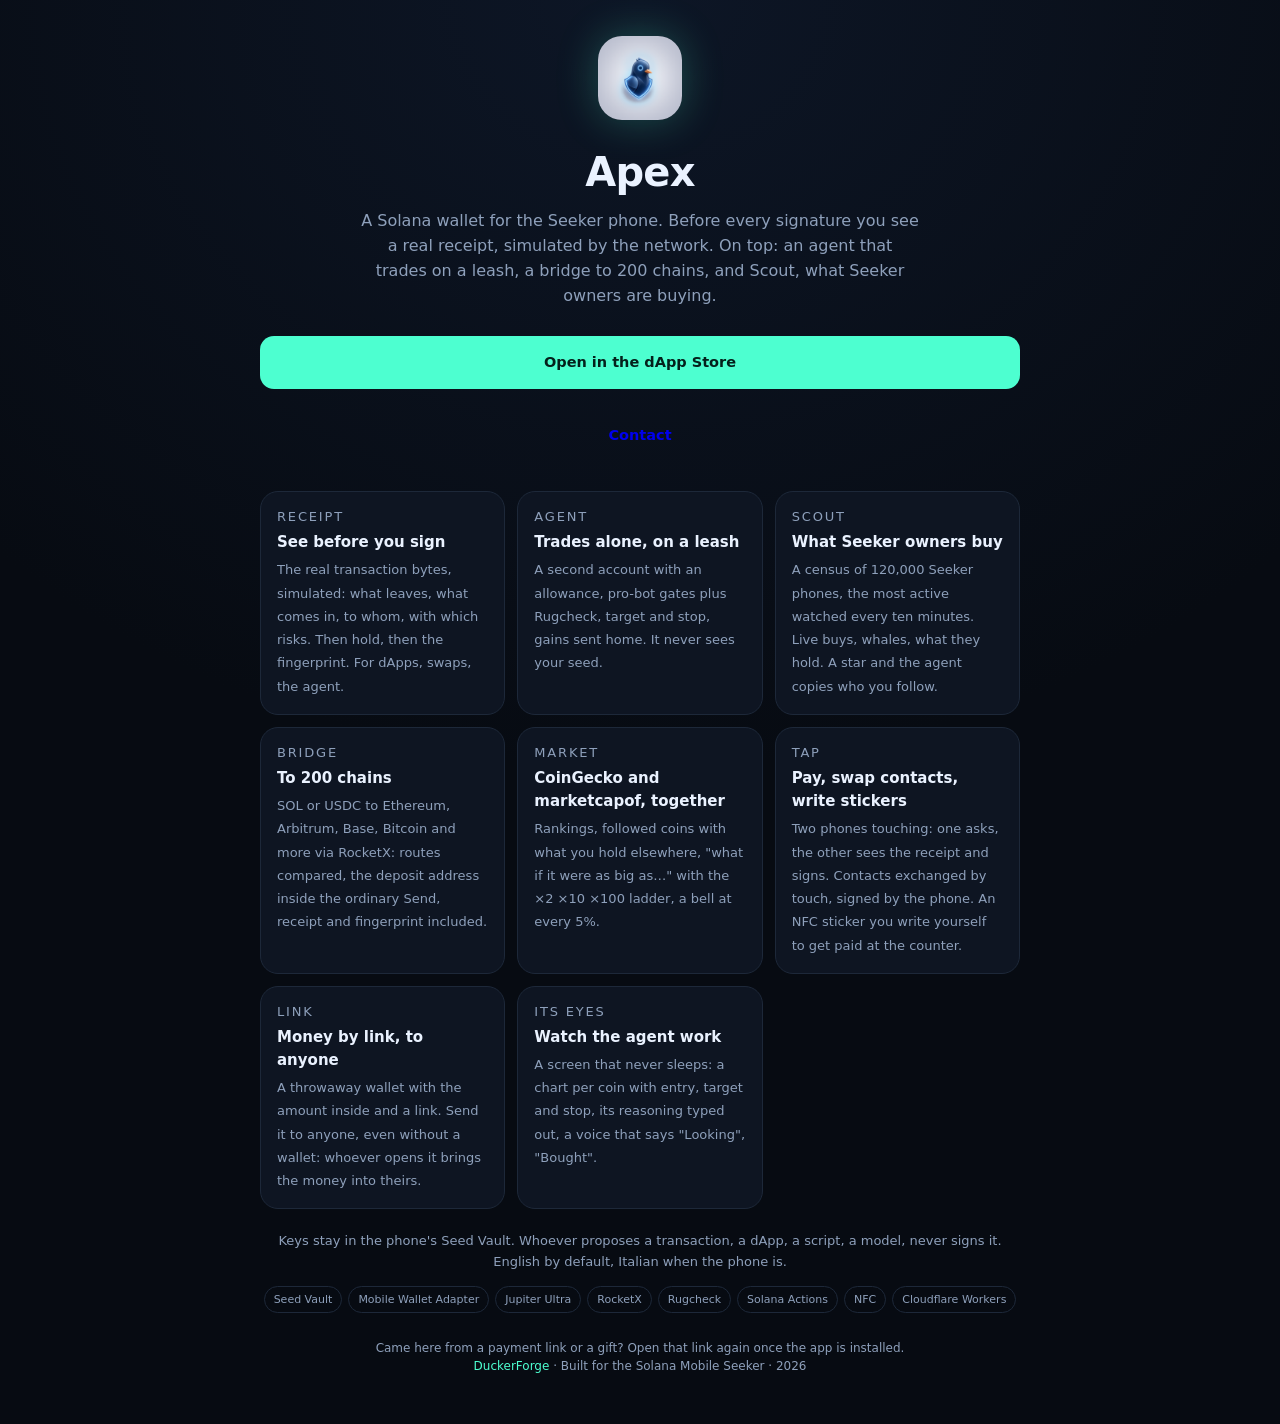
==== web/apex/index.html @ 884e34d2 "web: la pagina di Apex su duckerforge.github.io racconta gli otto assi Inglese di base, italiano se " ====
<!doctype html>
<html lang="en">
<head>
<meta charset="utf-8">
<meta name="viewport" content="width=device-width, initial-scale=1, viewport-fit=cover">
<title>Apex · the Solana wallet for the Seeker that shows you what you sign</title>
<meta name="description" content="Apex is a Solana wallet for the Seeker phone: a receipt before every signature, an agent that trades on a leash, a bridge to 200 chains, and Scout, what Seeker owners are buying.">
<meta name="theme-color" content="#070b12">
<link rel="icon" href="icon.png">
<link rel="stylesheet" href="style.css">
<style>
  main { max-width: 760px; }
  .hero { text-align: center; padding: 8px 0 22px; }
  .hero img { width: 84px; height: 84px; border-radius: 24px; box-shadow: 0 0 40px rgba(77,255,208,.25); }
  .hero h1 { font-size: 40px; letter-spacing: -.02em; margin: 14px 0 6px; }
  .hero .lede { color: var(--muted); font-size: 16px; max-width: 560px; margin: 0 auto; }
  .btns { display: flex; gap: 10px; justify-content: center; flex-wrap: wrap; margin-top: 18px; }
  .grid { display: grid; grid-template-columns: repeat(auto-fit, minmax(220px, 1fr)); gap: 12px; margin-top: 8px; }
  .ace { background: var(--card); border: 1px solid var(--stroke); border-radius: 18px; padding: 16px; }
  .ace b { display: block; font-size: 15px; margin-bottom: 4px; }
  .ace span { color: var(--muted); font-size: 13px; line-height: 1.45; }
  .k { font-size: 11px; letter-spacing: .14em; text-transform: uppercase; color: var(--mint); display: block; margin-bottom: 4px; }
  .truth { margin: 22px 0 0; color: var(--muted); font-size: 13px; text-align: center; }
  .stack { display: flex; flex-wrap: wrap; gap: 6px; justify-content: center; margin-top: 14px; }
  .stack i { font-style: normal; font-size: 11px; color: var(--muted); border: 1px solid var(--stroke); border-radius: 999px; padding: 4px 9px; }
  footer { margin-top: 26px; color: var(--muted); font-size: 12px; text-align: center; }
  footer a { color: var(--mint); text-decoration: none; }
</style>
</head>
<body>
<main>
  <div class="hero">
    <img src="icon.png" alt="Apex">
    <h1>Apex</h1>
    <p class="lede" id="lede"></p>
    <div class="btns">
      <a class="btn primary" id="store" href="solanadappstore://details?id=com.clearsign.app"></a>
      <a class="btn" id="mail" href="mailto:infernaytb@gmail.com"></a>
    </div>
  </div>

  <div class="grid">
    <div class="ace"><span class="k" id="k1"></span><b id="t1"></b><span id="d1"></span></div>
    <div class="ace"><span class="k" id="k2"></span><b id="t2"></b><span id="d2"></span></div>
    <div class="ace"><span class="k" id="k3"></span><b id="t3"></b><span id="d3"></span></div>
    <div class="ace"><span class="k" id="k4"></span><b id="t4"></b><span id="d4"></span></div>
    <div class="ace"><span class="k" id="k5"></span><b id="t5"></b><span id="d5"></span></div>
    <div class="ace"><span class="k" id="k6"></span><b id="t6"></b><span id="d6"></span></div>
    <div class="ace"><span class="k" id="k7"></span><b id="t7"></b><span id="d7"></span></div>
    <div class="ace"><span class="k" id="k8"></span><b id="t8"></b><span id="d8"></span></div>
  </div>

  <p class="truth" id="truth"></p>
  <div class="stack">
    <i>Seed Vault</i><i>Mobile Wallet Adapter</i><i>Jupiter Ultra</i><i>RocketX</i><i>Rugcheck</i><i>Solana Actions</i><i>NFC</i><i>Cloudflare Workers</i>
  </div>
  <footer><span id="foot"></span><br><a href="https://github.com/DuckerForge">DuckerForge</a> · <span id="built"></span></footer>
</main>
<script src="i18n.js"></script>
<script>
const set = (id, it, en) => { document.getElementById(id).textContent = T(it, en); };
set('lede', 'Un portafoglio Solana per il Seeker. Prima di ogni firma vedi uno scontrino vero, simulato dalla rete. Sopra, un agente che compra da solo col guinzaglio, un ponte verso 200 catene, e Scout: cosa comprano i Seeker.',
  'A Solana wallet for the Seeker phone. Before every signature you see a real receipt, simulated by the network. On top: an agent that trades on a leash, a bridge to 200 chains, and Scout, what Seeker owners are buying.');
set('store', 'Apri nel dApp Store', 'Open in the dApp Store');
set('mail', 'Scrivici', 'Contact');
const aces = [
  ['Scontrino', 'Receipt', 'Vedi prima di firmare', 'See before you sign', 'I byte veri della transazione, simulati: quanto esce, quanto entra, a chi, con quali rischi. Poi tieni premuto, poi l\'impronta. Vale per le dApp, lo swap, l\'agente.', 'The real transaction bytes, simulated: what leaves, what comes in, to whom, with which risks. Then hold, then the fingerprint. For dApps, swaps, the agent.'],
  ['Agente', 'Agent', 'Compra da solo, col guinzaglio', 'Trades alone, on a leash', 'Un secondo conto con una paghetta, cancelli da bot professionale più Rugcheck, obiettivo e stop, i guadagni tornano a casa. La tua seed non la vede mai.', 'A second account with an allowance, pro-bot gates plus Rugcheck, target and stop, gains sent home. It never sees your seed.'],
  ['Scout', 'Scout', 'Cosa comprano i Seeker', 'What Seeker owners buy', 'Censimento di 120.000 telefoni Seeker, i più attivi guardati ogni dieci minuti. La diretta, le balene, cosa tengono. Una stella e l\'agente copia chi segui.', 'A census of 120,000 Seeker phones, the most active watched every ten minutes. Live buys, whales, what they hold. A star and the agent copies who you follow.'],
  ['Ponte', 'Bridge', 'Verso 200 catene', 'To 200 chains', 'SOL o USDC verso Ethereum, Arbitrum, Base, Bitcoin e altre con RocketX: rotte a confronto, l\'indirizzo di deposito nel normale Invia, scontrino e impronta compresi.', 'SOL or USDC to Ethereum, Arbitrum, Base, Bitcoin and more via RocketX: routes compared, the deposit address inside the ordinary Send, receipt and fingerprint included.'],
  ['Mercato', 'Market', 'CoinGecko e marketcapof insieme', 'CoinGecko and marketcapof, together', 'Classifica, seguite con quello che hai altrove, "e se fosse grande come…" con la scala ×2 ×10 ×100, la campanella a ogni 5%.', 'Rankings, followed coins with what you hold elsewhere, "what if it were as big as…" with the ×2 ×10 ×100 ladder, a bell at every 5%.'],
  ['Tocco', 'Tap', 'Paga, scambia contatti, scrivi adesivi', 'Pay, swap contacts, write stickers', 'Due telefoni che si toccano: uno chiede, l\'altro vede lo scontrino e firma. Contatti scambiati col tocco, firmati dal telefono. Un adesivo NFC che scrivi tu per farti pagare al banco.', 'Two phones touching: one asks, the other sees the receipt and signs. Contacts exchanged by touch, signed by the phone. An NFC sticker you write yourself to get paid at the counter.'],
  ['Link', 'Link', 'Soldi con un link, a chiunque', 'Money by link, to anyone', 'Un portafoglino usa e getta con la cifra dentro e un link. Lo mandi a chi vuoi, anche senza wallet: chi lo apre porta i soldi nel suo.', 'A throwaway wallet with the amount inside and a link. Send it to anyone, even without a wallet: whoever opens it brings the money into theirs.'],
  ['I suoi occhi', 'Its eyes', 'Guarda l\'agente lavorare', 'Watch the agent work', 'Uno schermo che non si spegne: un grafico per moneta con entrata, obiettivo e stop, i ragionamenti battuti a macchina, una voce che dice "Cerco", "Comprato".', 'A screen that never sleeps: a chart per coin with entry, target and stop, its reasoning typed out, a voice that says "Looking", "Bought".'],
];
aces.forEach((a, i) => { set('k' + (i + 1), a[0], a[1]); set('t' + (i + 1), a[2], a[3]); set('d' + (i + 1), a[4], a[5]); });
set('truth', 'Le chiavi restano nel Seed Vault del telefono. Chi propone una transazione, una dApp, uno script, un modello, non firma mai. Inglese di base, italiano se il telefono è in italiano.',
  'Keys stay in the phone\'s Seed Vault. Whoever proposes a transaction, a dApp, a script, a model, never signs it. English by default, Italian when the phone is.');
set('foot', 'Sei arrivato qui da un link di pagamento o da un regalo? Apri di nuovo quel link dopo aver installato l\'app.',
  'Came here from a payment link or a gift? Open that link again once the app is installed.');
set('built', 'Costruito per il Solana Mobile Seeker · 2026', 'Built for the Solana Mobile Seeker · 2026');
</script>
</body>
</html>
---- web/apex/style.css ----
/* Apex link pages — the same dark, mint-on-ink look as the app. */
:root {
  --ground: #070b12;
  --card: #0e1522;
  --stroke: #1d2839;
  --ink: #eaf2ff;
  --muted: #8ea0bb;
  --mint: #4dffd0;
  --cyan: #4cc9ff;
  --amber: #ffc14d;
  --red: #ff6b6b;
}
* { box-sizing: border-box; }
body {
  margin: 0;
  min-height: 100vh;
  background: radial-gradient(120% 90% at 50% 0%, #0d1626 0%, var(--ground) 60%);
  color: var(--ink);
  font: 15px/1.55 -apple-system, BlinkMacSystemFont, "Segoe UI", Roboto, Inter, system-ui, sans-serif;
  display: flex;
  justify-content: center;
  padding: 28px 18px 48px;
}
main { width: 100%; max-width: 420px; }
.brand { display: flex; align-items: center; gap: 10px; margin-bottom: 22px; }
.brand img { width: 36px; height: 36px; border-radius: 11px; }
.brand b { font-size: 16px; letter-spacing: .2px; }
.brand span { color: var(--muted); font-size: 12px; display: block; font-weight: 400; }
.card {
  background: var(--card);
  border: 1px solid var(--stroke);
  border-radius: 22px;
  padding: 22px;
  margin-bottom: 14px;
}
h1 { font-size: 19px; margin: 0 0 6px; letter-spacing: .2px; }
p { margin: 0 0 10px; color: var(--muted); font-size: 13.5px; }
.amount { font-size: 38px; font-weight: 700; letter-spacing: -.5px; margin: 6px 0 2px; font-variant-numeric: tabular-nums; }
.amount small { font-size: 17px; color: var(--muted); font-weight: 600; margin-left: 6px; }
.who { font-family: ui-monospace, SFMono-Regular, Menlo, monospace; font-size: 12.5px; color: var(--ink); word-break: break-all; }
.note { color: var(--ink); font-size: 14px; font-style: italic; }
.btn {
  display: block; width: 100%; text-align: center; text-decoration: none; cursor: pointer;
  border-radius: 14px; padding: 14px 16px; font-size: 14.5px; font-weight: 700;
  border: 1px solid transparent; margin-top: 10px; font-family: inherit;
}
.btn.primary { background: var(--mint); color: #04211b; }
.btn.ghost { background: transparent; border-color: var(--stroke); color: var(--ink); }
.btn[disabled] { opacity: .5; pointer-events: none; }
input {
  width: 100%; margin-top: 10px; padding: 13px 14px; border-radius: 14px;
  background: #0a1020; border: 1px solid var(--stroke); color: var(--ink);
  font: 13px/1.4 ui-monospace, SFMono-Regular, Menlo, monospace;
}
input:focus { outline: none; border-color: var(--cyan); }
.row { display: flex; gap: 10px; align-items: center; }
.tag { font-size: 11px; color: var(--muted); border: 1px solid var(--stroke); border-radius: 999px; padding: 4px 10px; }
.warn { color: var(--amber); font-size: 12.5px; }
.err { color: var(--red); font-size: 13px; }
.ok { color: var(--mint); font-weight: 700; }
.small { font-size: 11.5px; color: var(--muted); line-height: 1.5; }
.qr { background: #fff; border-radius: 16px; padding: 12px; display: none; margin-top: 14px; }
.qr img, .qr canvas { display: block; width: 100%; height: auto; image-rendering: pixelated; }
a.plain { color: var(--cyan); }
@media (prefers-reduced-motion: no-preference) { .card { transition: border-color .2s ease; } }
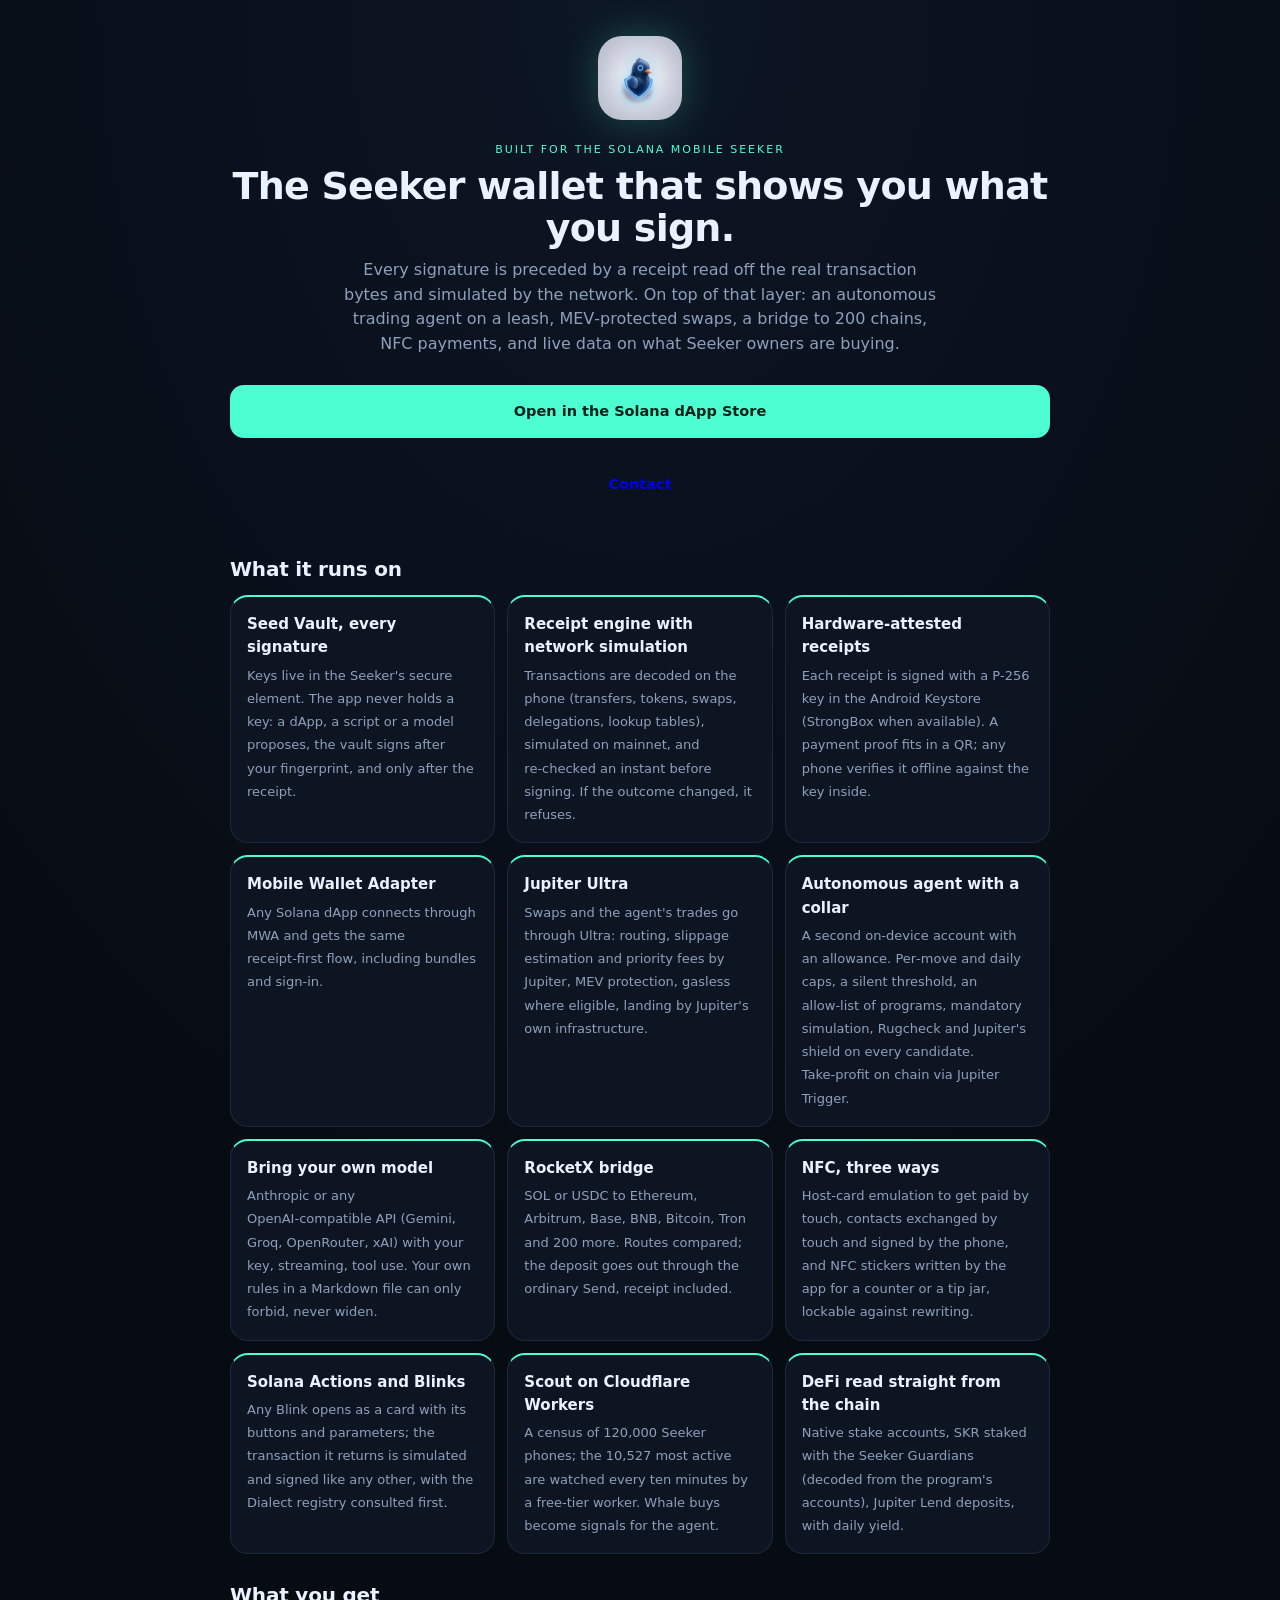
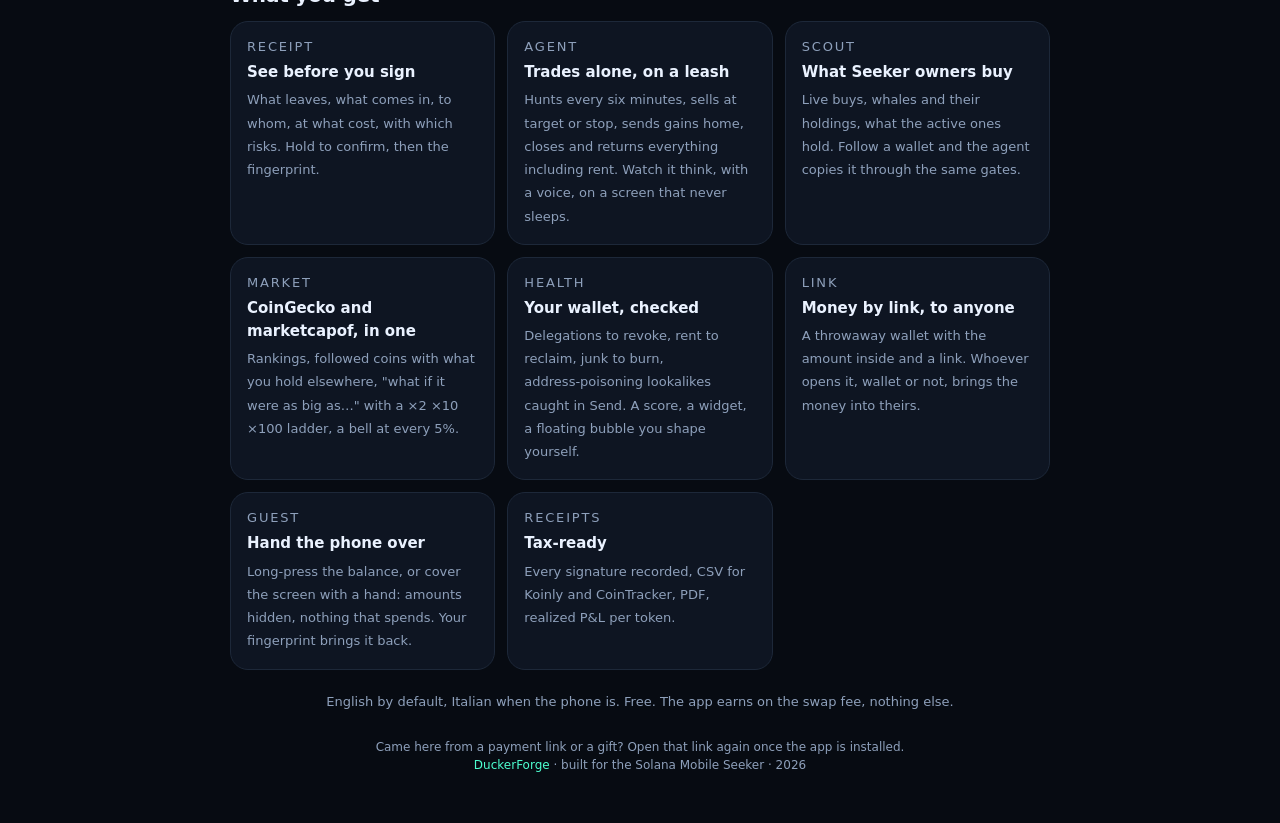
==== commit 6684aec3: "web: la pagina in inglese, le tecnologie prima, nome di lavoro ClearSign XWallet, Halo e Lume esisto" ====
--- a/web/apex/index.html
+++ b/web/apex/index.html
@@ -3,26 +3,30 @@
 <head>
 <meta charset="utf-8">
 <meta name="viewport" content="width=device-width, initial-scale=1, viewport-fit=cover">
-<title>Apex · the Solana wallet for the Seeker that shows you what you sign</title>
-<meta name="description" content="Apex is a Solana wallet for the Seeker phone: a receipt before every signature, an agent that trades on a leash, a bridge to 200 chains, and Scout, what Seeker owners are buying.">
+<title>ClearSign · the Solana Seeker wallet that shows you what you sign</title>
+<meta name="description" content="A Solana wallet built for the Seeker phone: hardware-signed receipts before every signature, an autonomous trading agent on a leash, Jupiter Ultra, a bridge to 200 chains, NFC payments, and Scout, live data on what Seeker owners buy.">
 <meta name="theme-color" content="#070b12">
 <link rel="icon" href="icon.png">
 <link rel="stylesheet" href="style.css">
 <style>
-  main { max-width: 760px; }
-  .hero { text-align: center; padding: 8px 0 22px; }
+  main { max-width: 820px; }
+  .hero { text-align: center; padding: 8px 0 18px; }
   .hero img { width: 84px; height: 84px; border-radius: 24px; box-shadow: 0 0 40px rgba(77,255,208,.25); }
-  .hero h1 { font-size: 40px; letter-spacing: -.02em; margin: 14px 0 6px; }
-  .hero .lede { color: var(--muted); font-size: 16px; max-width: 560px; margin: 0 auto; }
+  .eyebrow { font-size: 11px; letter-spacing: .18em; text-transform: uppercase; color: var(--mint); margin-top: 14px; }
+  .hero h1 { font-size: 38px; letter-spacing: -.02em; margin: 8px 0 8px; line-height: 1.1; }
+  .hero .lede { color: var(--muted); font-size: 16px; max-width: 600px; margin: 0 auto; }
   .btns { display: flex; gap: 10px; justify-content: center; flex-wrap: wrap; margin-top: 18px; }
-  .grid { display: grid; grid-template-columns: repeat(auto-fit, minmax(220px, 1fr)); gap: 12px; margin-top: 8px; }
+  h2 { font-size: 20px; margin: 26px 0 10px; letter-spacing: -.01em; }
+  .tech { display: grid; grid-template-columns: repeat(auto-fit, minmax(230px, 1fr)); gap: 12px; }
+  .t { background: var(--card); border: 1px solid var(--stroke); border-radius: 18px; padding: 16px; border-top: 2px solid var(--mint); }
+  .t b { display: block; font-size: 15px; margin-bottom: 4px; }
+  .t span { color: var(--muted); font-size: 13px; line-height: 1.45; }
+  .grid { display: grid; grid-template-columns: repeat(auto-fit, minmax(230px, 1fr)); gap: 12px; }
   .ace { background: var(--card); border: 1px solid var(--stroke); border-radius: 18px; padding: 16px; }
   .ace b { display: block; font-size: 15px; margin-bottom: 4px; }
   .ace span { color: var(--muted); font-size: 13px; line-height: 1.45; }
-  .k { font-size: 11px; letter-spacing: .14em; text-transform: uppercase; color: var(--mint); display: block; margin-bottom: 4px; }
+  .k { font-size: 11px; letter-spacing: .14em; text-transform: uppercase; color: var(--cyan); display: block; margin-bottom: 4px; }
   .truth { margin: 22px 0 0; color: var(--muted); font-size: 13px; text-align: center; }
-  .stack { display: flex; flex-wrap: wrap; gap: 6px; justify-content: center; margin-top: 14px; }
-  .stack i { font-style: normal; font-size: 11px; color: var(--muted); border: 1px solid var(--stroke); border-radius: 999px; padding: 4px 9px; }
   footer { margin-top: 26px; color: var(--muted); font-size: 12px; text-align: center; }
   footer a { color: var(--mint); text-decoration: none; }
 </style>
@@ -30,55 +34,46 @@
 <body>
 <main>
   <div class="hero">
-    <img src="icon.png" alt="Apex">
-    <h1>Apex</h1>
-    <p class="lede" id="lede"></p>
+    <img src="icon.png" alt="">
+    <div class="eyebrow">Built for the Solana Mobile Seeker</div>
+    <h1>The Seeker wallet that shows you what you sign.</h1>
+    <p class="lede">Every signature is preceded by a receipt read off the real transaction bytes and simulated by the network. On top of that layer: an autonomous trading agent on a leash, MEV‑protected swaps, a bridge to 200 chains, NFC payments, and live data on what Seeker owners are buying.</p>
     <div class="btns">
-      <a class="btn primary" id="store" href="solanadappstore://details?id=com.clearsign.app"></a>
-      <a class="btn" id="mail" href="mailto:infernaytb@gmail.com"></a>
+      <a class="btn primary" href="solanadappstore://details?id=com.clearsign.app">Open in the Solana dApp Store</a>
+      <a class="btn" href="mailto:infernaytb@gmail.com">Contact</a>
     </div>
   </div>
 
-  <div class="grid">
-    <div class="ace"><span class="k" id="k1"></span><b id="t1"></b><span id="d1"></span></div>
-    <div class="ace"><span class="k" id="k2"></span><b id="t2"></b><span id="d2"></span></div>
-    <div class="ace"><span class="k" id="k3"></span><b id="t3"></b><span id="d3"></span></div>
-    <div class="ace"><span class="k" id="k4"></span><b id="t4"></b><span id="d4"></span></div>
-    <div class="ace"><span class="k" id="k5"></span><b id="t5"></b><span id="d5"></span></div>
-    <div class="ace"><span class="k" id="k6"></span><b id="t6"></b><span id="d6"></span></div>
-    <div class="ace"><span class="k" id="k7"></span><b id="t7"></b><span id="d7"></span></div>
-    <div class="ace"><span class="k" id="k8"></span><b id="t8"></b><span id="d8"></span></div>
+  <h2>What it runs on</h2>
+  <div class="tech">
+    <div class="t"><b>Seed Vault, every signature</b><span>Keys live in the Seeker's secure element. The app never holds a key: a dApp, a script or a model proposes, the vault signs after your fingerprint, and only after the receipt.</span></div>
+    <div class="t"><b>Receipt engine with network simulation</b><span>Transactions are decoded on the phone (transfers, tokens, swaps, delegations, lookup tables), simulated on mainnet, and re‑checked an instant before signing. If the outcome changed, it refuses.</span></div>
+    <div class="t"><b>Hardware‑attested receipts</b><span>Each receipt is signed with a P‑256 key in the Android Keystore (StrongBox when available). A payment proof fits in a QR; any phone verifies it offline against the key inside.</span></div>
+    <div class="t"><b>Mobile Wallet Adapter</b><span>Any Solana dApp connects through MWA and gets the same receipt‑first flow, including bundles and sign‑in.</span></div>
+    <div class="t"><b>Jupiter Ultra</b><span>Swaps and the agent's trades go through Ultra: routing, slippage estimation and priority fees by Jupiter, MEV protection, gasless where eligible, landing by Jupiter's own infrastructure.</span></div>
+    <div class="t"><b>Autonomous agent with a collar</b><span>A second on‑device account with an allowance. Per‑move and daily caps, a silent threshold, an allow‑list of programs, mandatory simulation, Rugcheck and Jupiter's shield on every candidate. Take‑profit on chain via Jupiter Trigger.</span></div>
+    <div class="t"><b>Bring your own model</b><span>Anthropic or any OpenAI‑compatible API (Gemini, Groq, OpenRouter, xAI) with your key, streaming, tool use. Your own rules in a Markdown file can only forbid, never widen.</span></div>
+    <div class="t"><b>RocketX bridge</b><span>SOL or USDC to Ethereum, Arbitrum, Base, BNB, Bitcoin, Tron and 200 more. Routes compared; the deposit goes out through the ordinary Send, receipt included.</span></div>
+    <div class="t"><b>NFC, three ways</b><span>Host‑card emulation to get paid by touch, contacts exchanged by touch and signed by the phone, and NFC stickers written by the app for a counter or a tip jar, lockable against rewriting.</span></div>
+    <div class="t"><b>Solana Actions and Blinks</b><span>Any Blink opens as a card with its buttons and parameters; the transaction it returns is simulated and signed like any other, with the Dialect registry consulted first.</span></div>
+    <div class="t"><b>Scout on Cloudflare Workers</b><span>A census of 120,000 Seeker phones; the 10,527 most active are watched every ten minutes by a free‑tier worker. Whale buys become signals for the agent.</span></div>
+    <div class="t"><b>DeFi read straight from the chain</b><span>Native stake accounts, SKR staked with the Seeker Guardians (decoded from the program's accounts), Jupiter Lend deposits, with daily yield.</span></div>
   </div>
 
-  <p class="truth" id="truth"></p>
-  <div class="stack">
-    <i>Seed Vault</i><i>Mobile Wallet Adapter</i><i>Jupiter Ultra</i><i>RocketX</i><i>Rugcheck</i><i>Solana Actions</i><i>NFC</i><i>Cloudflare Workers</i>
+  <h2>What you get</h2>
+  <div class="grid">
+    <div class="ace"><span class="k">Receipt</span><b>See before you sign</b><span>What leaves, what comes in, to whom, at what cost, with which risks. Hold to confirm, then the fingerprint.</span></div>
+    <div class="ace"><span class="k">Agent</span><b>Trades alone, on a leash</b><span>Hunts every six minutes, sells at target or stop, sends gains home, closes and returns everything including rent. Watch it think, with a voice, on a screen that never sleeps.</span></div>
+    <div class="ace"><span class="k">Scout</span><b>What Seeker owners buy</b><span>Live buys, whales and their holdings, what the active ones hold. Follow a wallet and the agent copies it through the same gates.</span></div>
+    <div class="ace"><span class="k">Market</span><b>CoinGecko and marketcapof, in one</b><span>Rankings, followed coins with what you hold elsewhere, "what if it were as big as…" with a ×2 ×10 ×100 ladder, a bell at every 5%.</span></div>
+    <div class="ace"><span class="k">Health</span><b>Your wallet, checked</b><span>Delegations to revoke, rent to reclaim, junk to burn, address‑poisoning lookalikes caught in Send. A score, a widget, a floating bubble you shape yourself.</span></div>
+    <div class="ace"><span class="k">Link</span><b>Money by link, to anyone</b><span>A throwaway wallet with the amount inside and a link. Whoever opens it, wallet or not, brings the money into theirs.</span></div>
+    <div class="ace"><span class="k">Guest</span><b>Hand the phone over</b><span>Long‑press the balance, or cover the screen with a hand: amounts hidden, nothing that spends. Your fingerprint brings it back.</span></div>
+    <div class="ace"><span class="k">Receipts</span><b>Tax‑ready</b><span>Every signature recorded, CSV for Koinly and CoinTracker, PDF, realized P&amp;L per token.</span></div>
   </div>
-  <footer><span id="foot"></span><br><a href="https://github.com/DuckerForge">DuckerForge</a> · <span id="built"></span></footer>
+
+  <p class="truth">English by default, Italian when the phone is. Free. The app earns on the swap fee, nothing else.</p>
+  <footer><span>Came here from a payment link or a gift? Open that link again once the app is installed.</span><br><a href="https://github.com/DuckerForge">DuckerForge</a> · built for the Solana Mobile Seeker · 2026</footer>
 </main>
-<script src="i18n.js"></script>
-<script>
-const set = (id, it, en) => { document.getElementById(id).textContent = T(it, en); };
-set('lede', 'Un portafoglio Solana per il Seeker. Prima di ogni firma vedi uno scontrino vero, simulato dalla rete. Sopra, un agente che compra da solo col guinzaglio, un ponte verso 200 catene, e Scout: cosa comprano i Seeker.',
-  'A Solana wallet for the Seeker phone. Before every signature you see a real receipt, simulated by the network. On top: an agent that trades on a leash, a bridge to 200 chains, and Scout, what Seeker owners are buying.');
-set('store', 'Apri nel dApp Store', 'Open in the dApp Store');
-set('mail', 'Scrivici', 'Contact');
-const aces = [
-  ['Scontrino', 'Receipt', 'Vedi prima di firmare', 'See before you sign', 'I byte veri della transazione, simulati: quanto esce, quanto entra, a chi, con quali rischi. Poi tieni premuto, poi l\'impronta. Vale per le dApp, lo swap, l\'agente.', 'The real transaction bytes, simulated: what leaves, what comes in, to whom, with which risks. Then hold, then the fingerprint. For dApps, swaps, the agent.'],
-  ['Agente', 'Agent', 'Compra da solo, col guinzaglio', 'Trades alone, on a leash', 'Un secondo conto con una paghetta, cancelli da bot professionale più Rugcheck, obiettivo e stop, i guadagni tornano a casa. La tua seed non la vede mai.', 'A second account with an allowance, pro-bot gates plus Rugcheck, target and stop, gains sent home. It never sees your seed.'],
-  ['Scout', 'Scout', 'Cosa comprano i Seeker', 'What Seeker owners buy', 'Censimento di 120.000 telefoni Seeker, i più attivi guardati ogni dieci minuti. La diretta, le balene, cosa tengono. Una stella e l\'agente copia chi segui.', 'A census of 120,000 Seeker phones, the most active watched every ten minutes. Live buys, whales, what they hold. A star and the agent copies who you follow.'],
-  ['Ponte', 'Bridge', 'Verso 200 catene', 'To 200 chains', 'SOL o USDC verso Ethereum, Arbitrum, Base, Bitcoin e altre con RocketX: rotte a confronto, l\'indirizzo di deposito nel normale Invia, scontrino e impronta compresi.', 'SOL or USDC to Ethereum, Arbitrum, Base, Bitcoin and more via RocketX: routes compared, the deposit address inside the ordinary Send, receipt and fingerprint included.'],
-  ['Mercato', 'Market', 'CoinGecko e marketcapof insieme', 'CoinGecko and marketcapof, together', 'Classifica, seguite con quello che hai altrove, "e se fosse grande come…" con la scala ×2 ×10 ×100, la campanella a ogni 5%.', 'Rankings, followed coins with what you hold elsewhere, "what if it were as big as…" with the ×2 ×10 ×100 ladder, a bell at every 5%.'],
-  ['Tocco', 'Tap', 'Paga, scambia contatti, scrivi adesivi', 'Pay, swap contacts, write stickers', 'Due telefoni che si toccano: uno chiede, l\'altro vede lo scontrino e firma. Contatti scambiati col tocco, firmati dal telefono. Un adesivo NFC che scrivi tu per farti pagare al banco.', 'Two phones touching: one asks, the other sees the receipt and signs. Contacts exchanged by touch, signed by the phone. An NFC sticker you write yourself to get paid at the counter.'],
-  ['Link', 'Link', 'Soldi con un link, a chiunque', 'Money by link, to anyone', 'Un portafoglino usa e getta con la cifra dentro e un link. Lo mandi a chi vuoi, anche senza wallet: chi lo apre porta i soldi nel suo.', 'A throwaway wallet with the amount inside and a link. Send it to anyone, even without a wallet: whoever opens it brings the money into theirs.'],
-  ['I suoi occhi', 'Its eyes', 'Guarda l\'agente lavorare', 'Watch the agent work', 'Uno schermo che non si spegne: un grafico per moneta con entrata, obiettivo e stop, i ragionamenti battuti a macchina, una voce che dice "Cerco", "Comprato".', 'A screen that never sleeps: a chart per coin with entry, target and stop, its reasoning typed out, a voice that says "Looking", "Bought".'],
-];
-aces.forEach((a, i) => { set('k' + (i + 1), a[0], a[1]); set('t' + (i + 1), a[2], a[3]); set('d' + (i + 1), a[4], a[5]); });
-set('truth', 'Le chiavi restano nel Seed Vault del telefono. Chi propone una transazione, una dApp, uno script, un modello, non firma mai. Inglese di base, italiano se il telefono è in italiano.',
-  'Keys stay in the phone\'s Seed Vault. Whoever proposes a transaction, a dApp, a script, a model, never signs it. English by default, Italian when the phone is.');
-set('foot', 'Sei arrivato qui da un link di pagamento o da un regalo? Apri di nuovo quel link dopo aver installato l\'app.',
-  'Came here from a payment link or a gift? Open that link again once the app is installed.');
-set('built', 'Costruito per il Solana Mobile Seeker · 2026', 'Built for the Solana Mobile Seeker · 2026');
-</script>
 </body>
 </html>
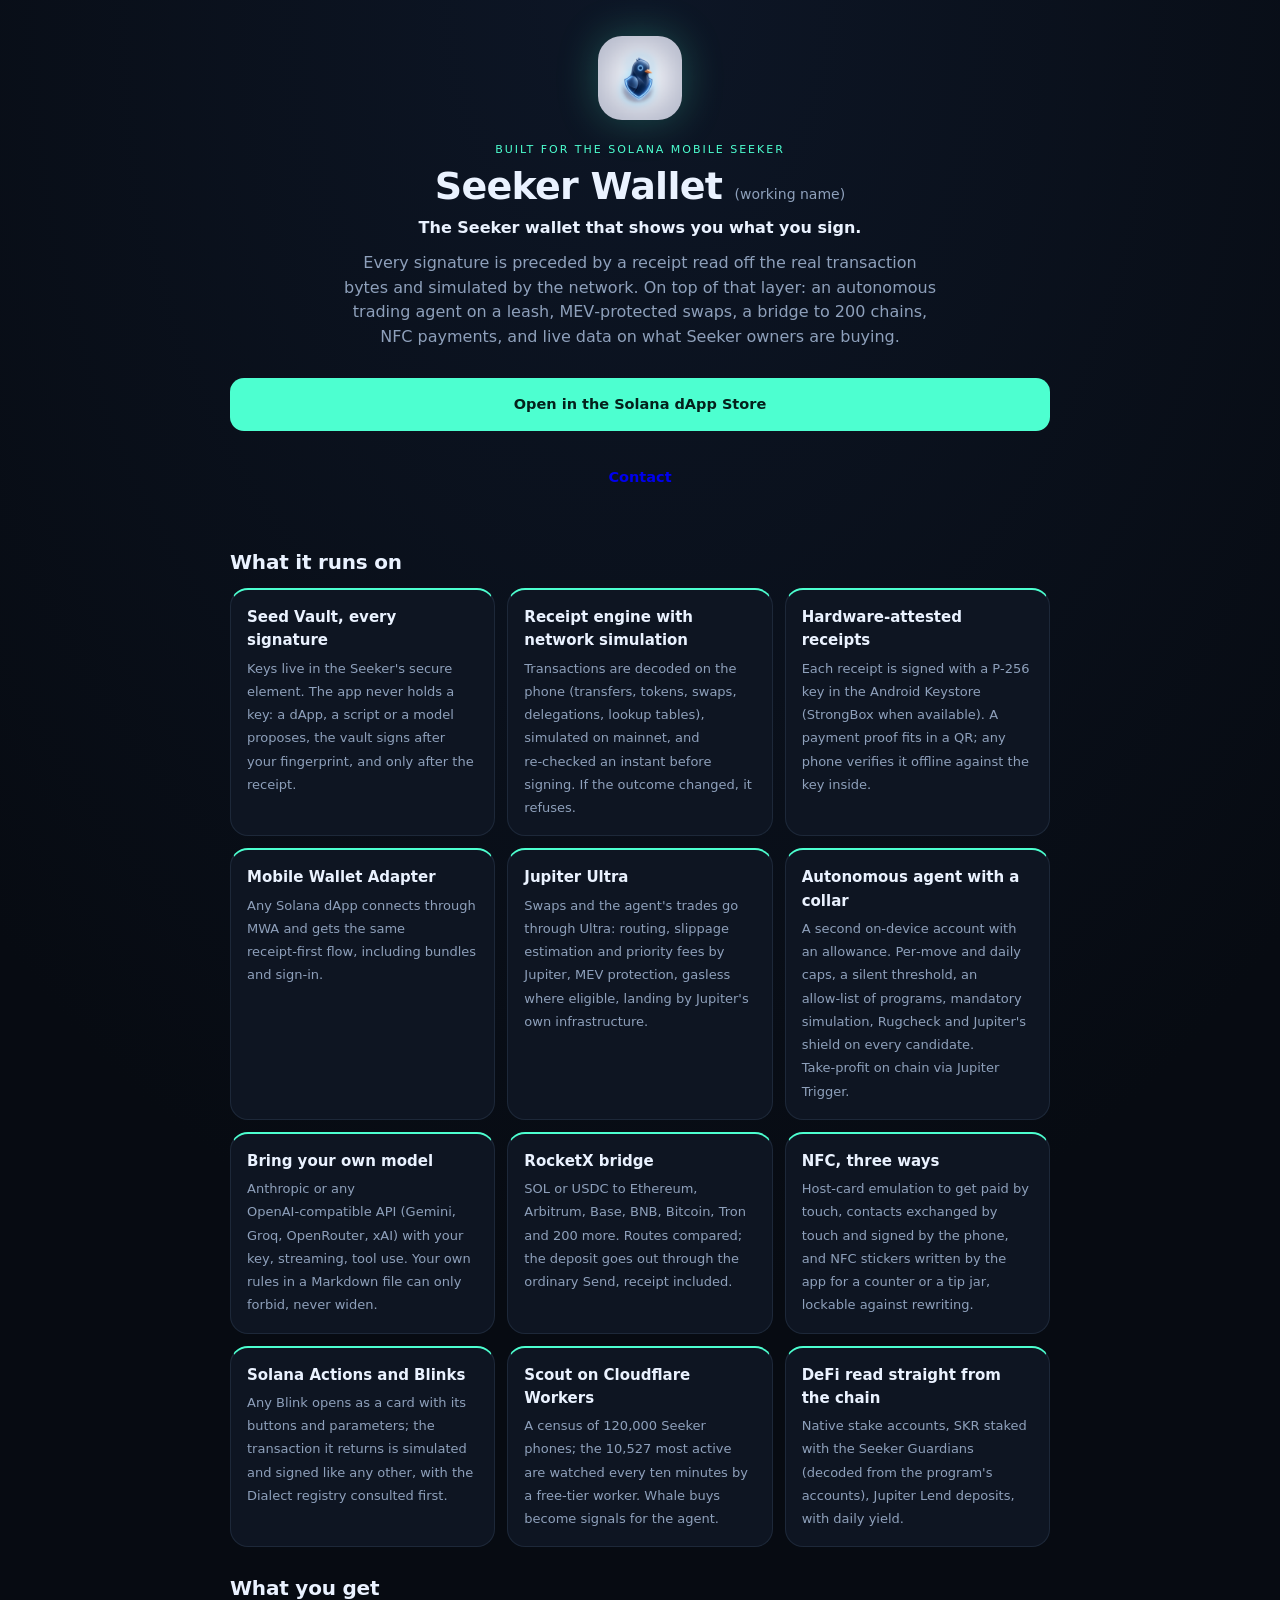
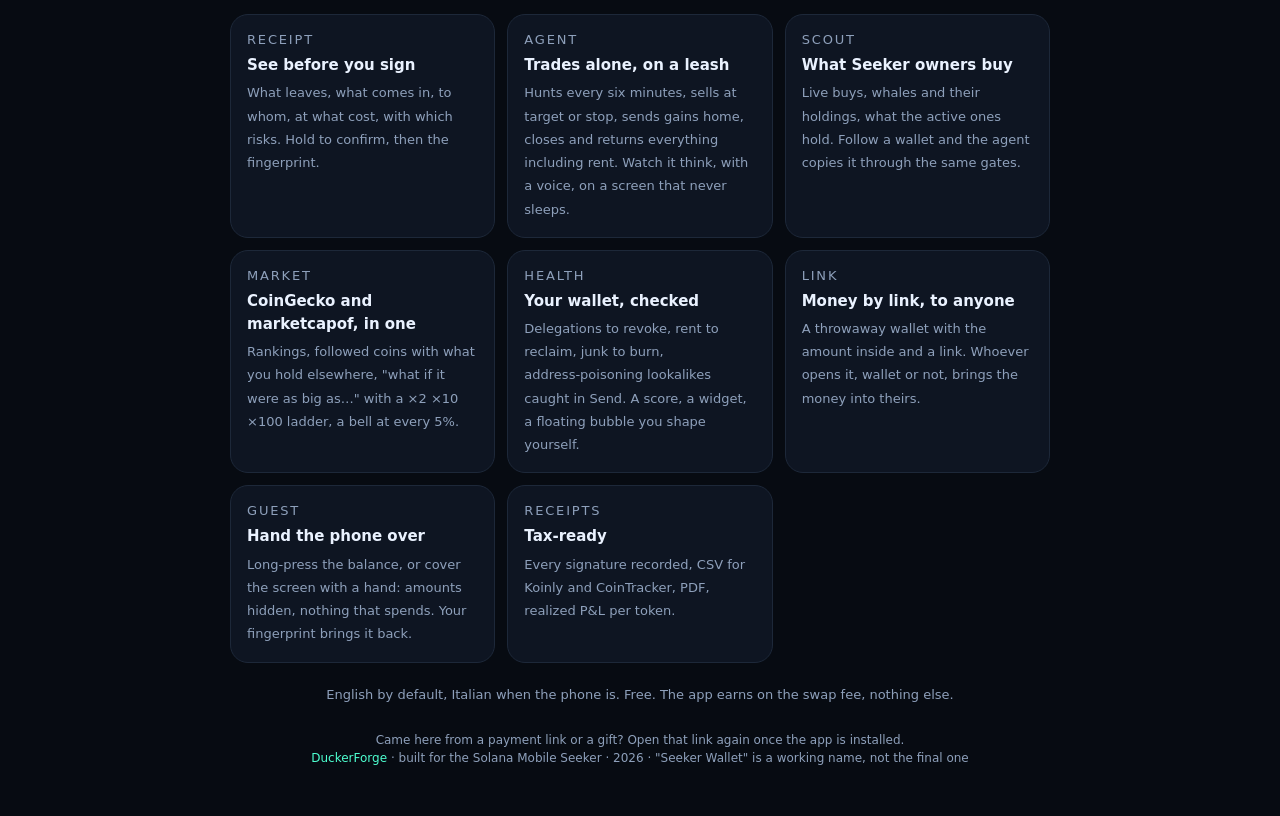
==== commit b554178c: "web: nome provvisorio Seeker Wallet sulla pagina, detto che è provvisorio Co-Authored-By: Claude Fab" ====
--- a/web/apex/index.html
+++ b/web/apex/index.html
@@ -3,7 +3,7 @@
 <head>
 <meta charset="utf-8">
 <meta name="viewport" content="width=device-width, initial-scale=1, viewport-fit=cover">
-<title>ClearSign · the Solana Seeker wallet that shows you what you sign</title>
+<title>Seeker Wallet (working name) · the Solana Seeker wallet that shows you what you sign</title>
 <meta name="description" content="A Solana wallet built for the Seeker phone: hardware-signed receipts before every signature, an autonomous trading agent on a leash, Jupiter Ultra, a bridge to 200 chains, NFC payments, and Scout, live data on what Seeker owners buy.">
 <meta name="theme-color" content="#070b12">
 <link rel="icon" href="icon.png">
@@ -36,7 +36,8 @@
   <div class="hero">
     <img src="icon.png" alt="">
     <div class="eyebrow">Built for the Solana Mobile Seeker</div>
-    <h1>The Seeker wallet that shows you what you sign.</h1>
+    <h1>Seeker Wallet <span style="font-size:14px;color:var(--muted);font-weight:400;letter-spacing:0">(working name)</span></h1>
+    <p class="lede" style="margin-bottom:10px"><b style="color:var(--ink)">The Seeker wallet that shows you what you sign.</b></p>
     <p class="lede">Every signature is preceded by a receipt read off the real transaction bytes and simulated by the network. On top of that layer: an autonomous trading agent on a leash, MEV‑protected swaps, a bridge to 200 chains, NFC payments, and live data on what Seeker owners are buying.</p>
     <div class="btns">
       <a class="btn primary" href="solanadappstore://details?id=com.clearsign.app">Open in the Solana dApp Store</a>
@@ -73,7 +74,7 @@
   </div>
 
   <p class="truth">English by default, Italian when the phone is. Free. The app earns on the swap fee, nothing else.</p>
-  <footer><span>Came here from a payment link or a gift? Open that link again once the app is installed.</span><br><a href="https://github.com/DuckerForge">DuckerForge</a> · built for the Solana Mobile Seeker · 2026</footer>
+  <footer><span>Came here from a payment link or a gift? Open that link again once the app is installed.</span><br><a href="https://github.com/DuckerForge">DuckerForge</a> · built for the Solana Mobile Seeker · 2026 · "Seeker Wallet" is a working name, not the final one</footer>
 </main>
 </body>
 </html>
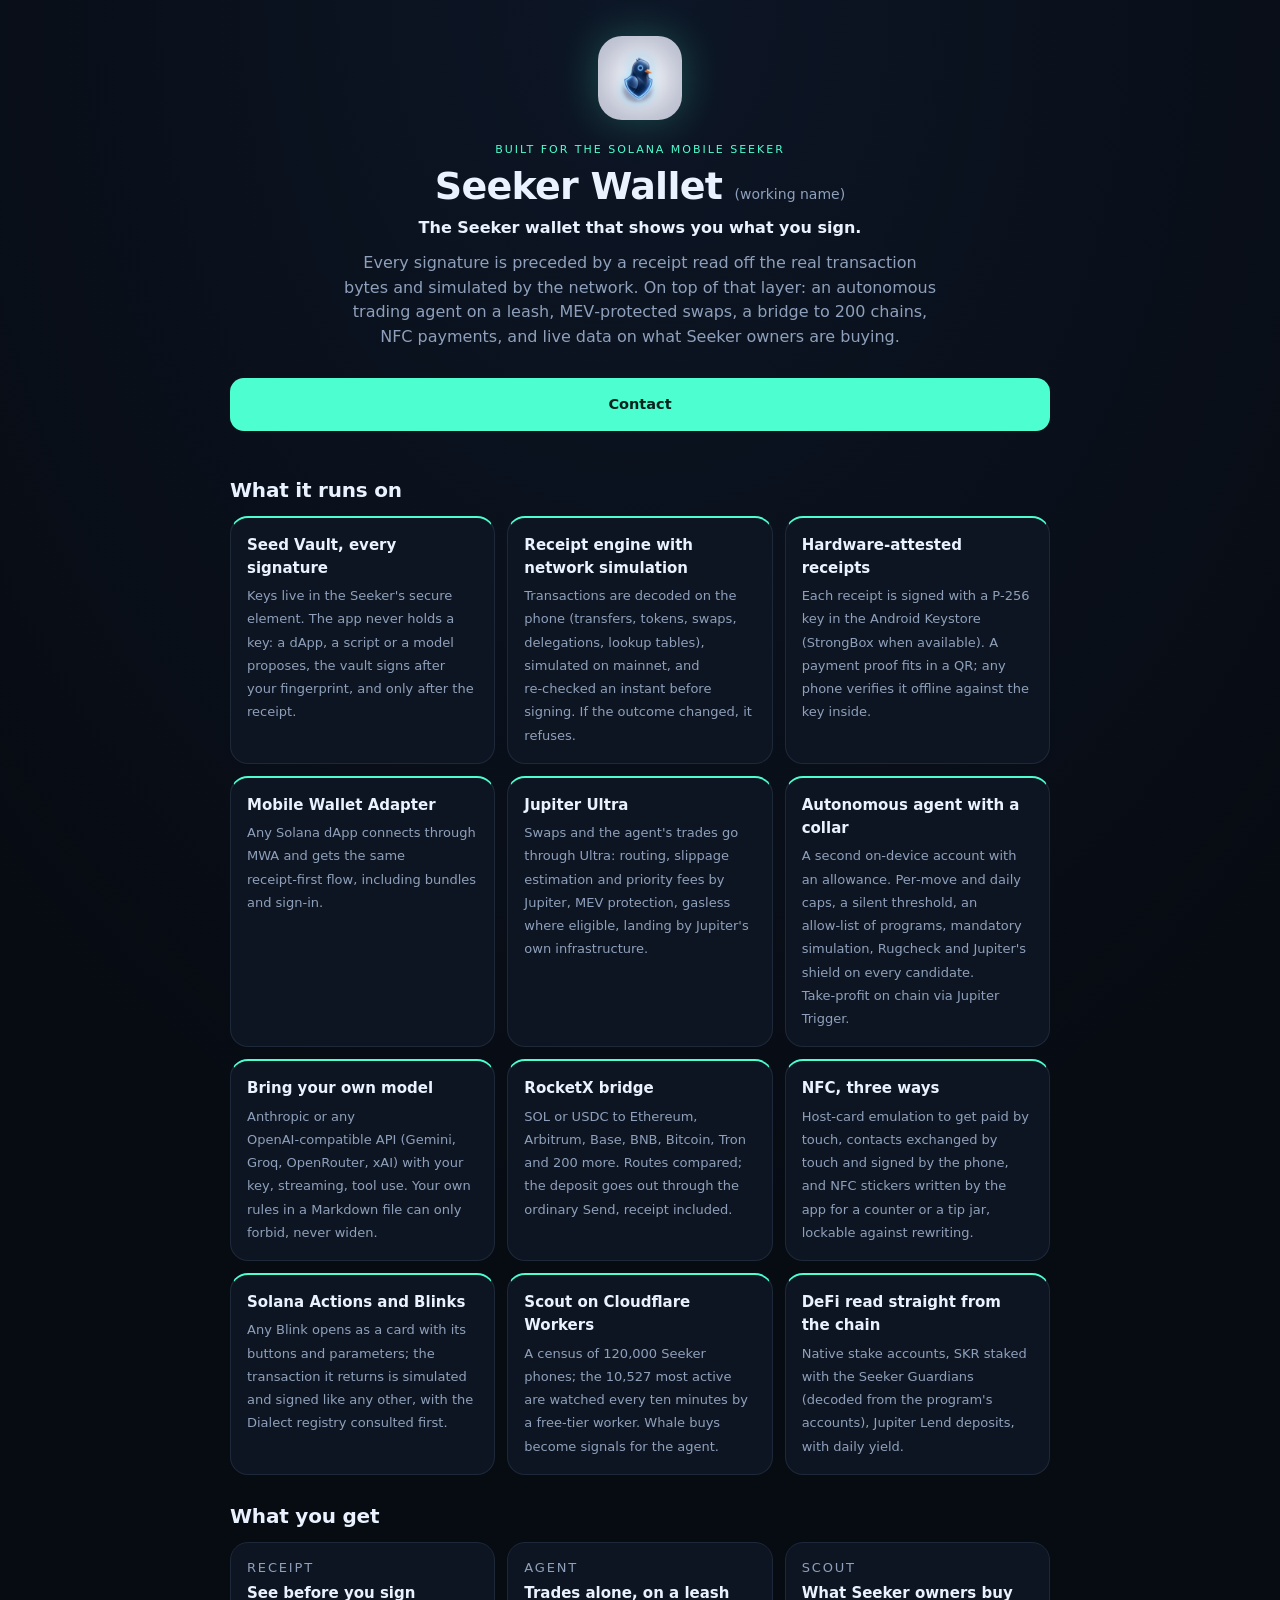
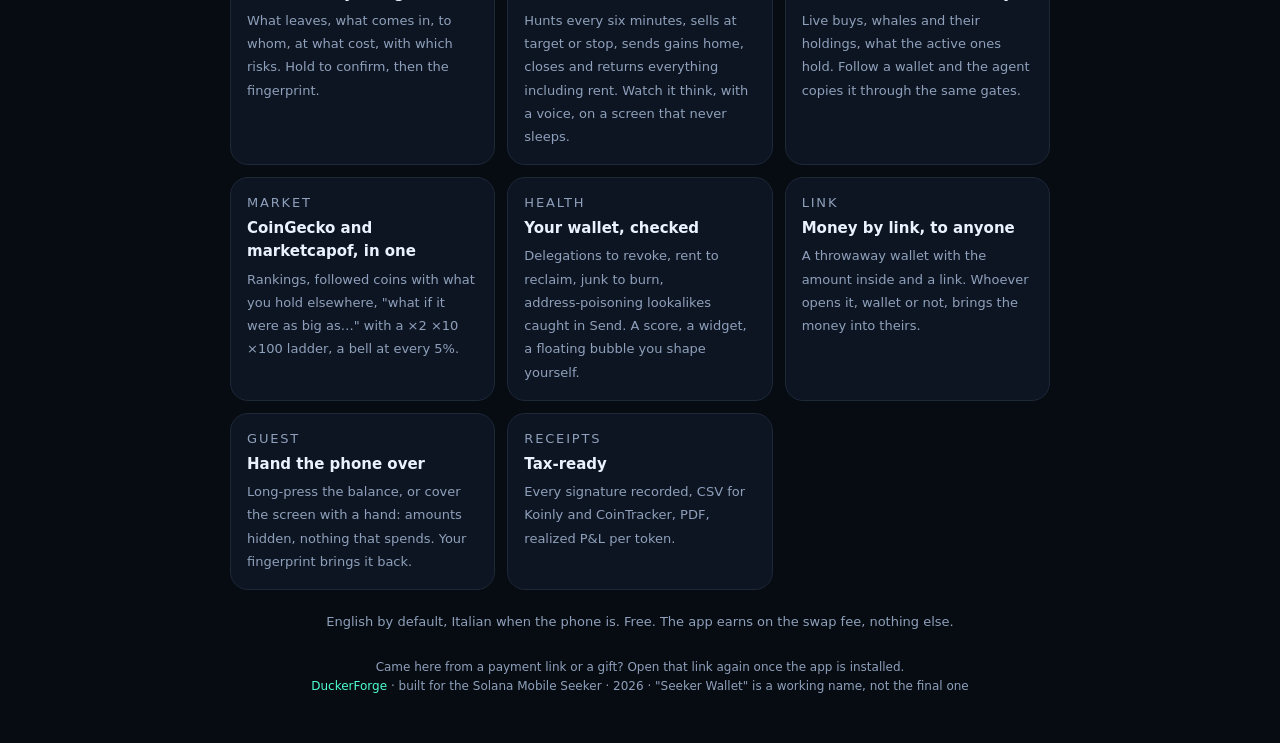
==== commit b11dc280: "web: via il bottone del dApp Store dalla pagina, l'app non c'è ancora Co-Authored-By: Claude Fable 5" ====
--- a/web/apex/index.html
+++ b/web/apex/index.html
@@ -40,8 +40,7 @@
     <p class="lede" style="margin-bottom:10px"><b style="color:var(--ink)">The Seeker wallet that shows you what you sign.</b></p>
     <p class="lede">Every signature is preceded by a receipt read off the real transaction bytes and simulated by the network. On top of that layer: an autonomous trading agent on a leash, MEV‑protected swaps, a bridge to 200 chains, NFC payments, and live data on what Seeker owners are buying.</p>
     <div class="btns">
-      <a class="btn primary" href="solanadappstore://details?id=com.clearsign.app">Open in the Solana dApp Store</a>
-      <a class="btn" href="mailto:infernaytb@gmail.com">Contact</a>
+      <a class="btn primary" href="mailto:infernaytb@gmail.com">Contact</a>
     </div>
   </div>
 
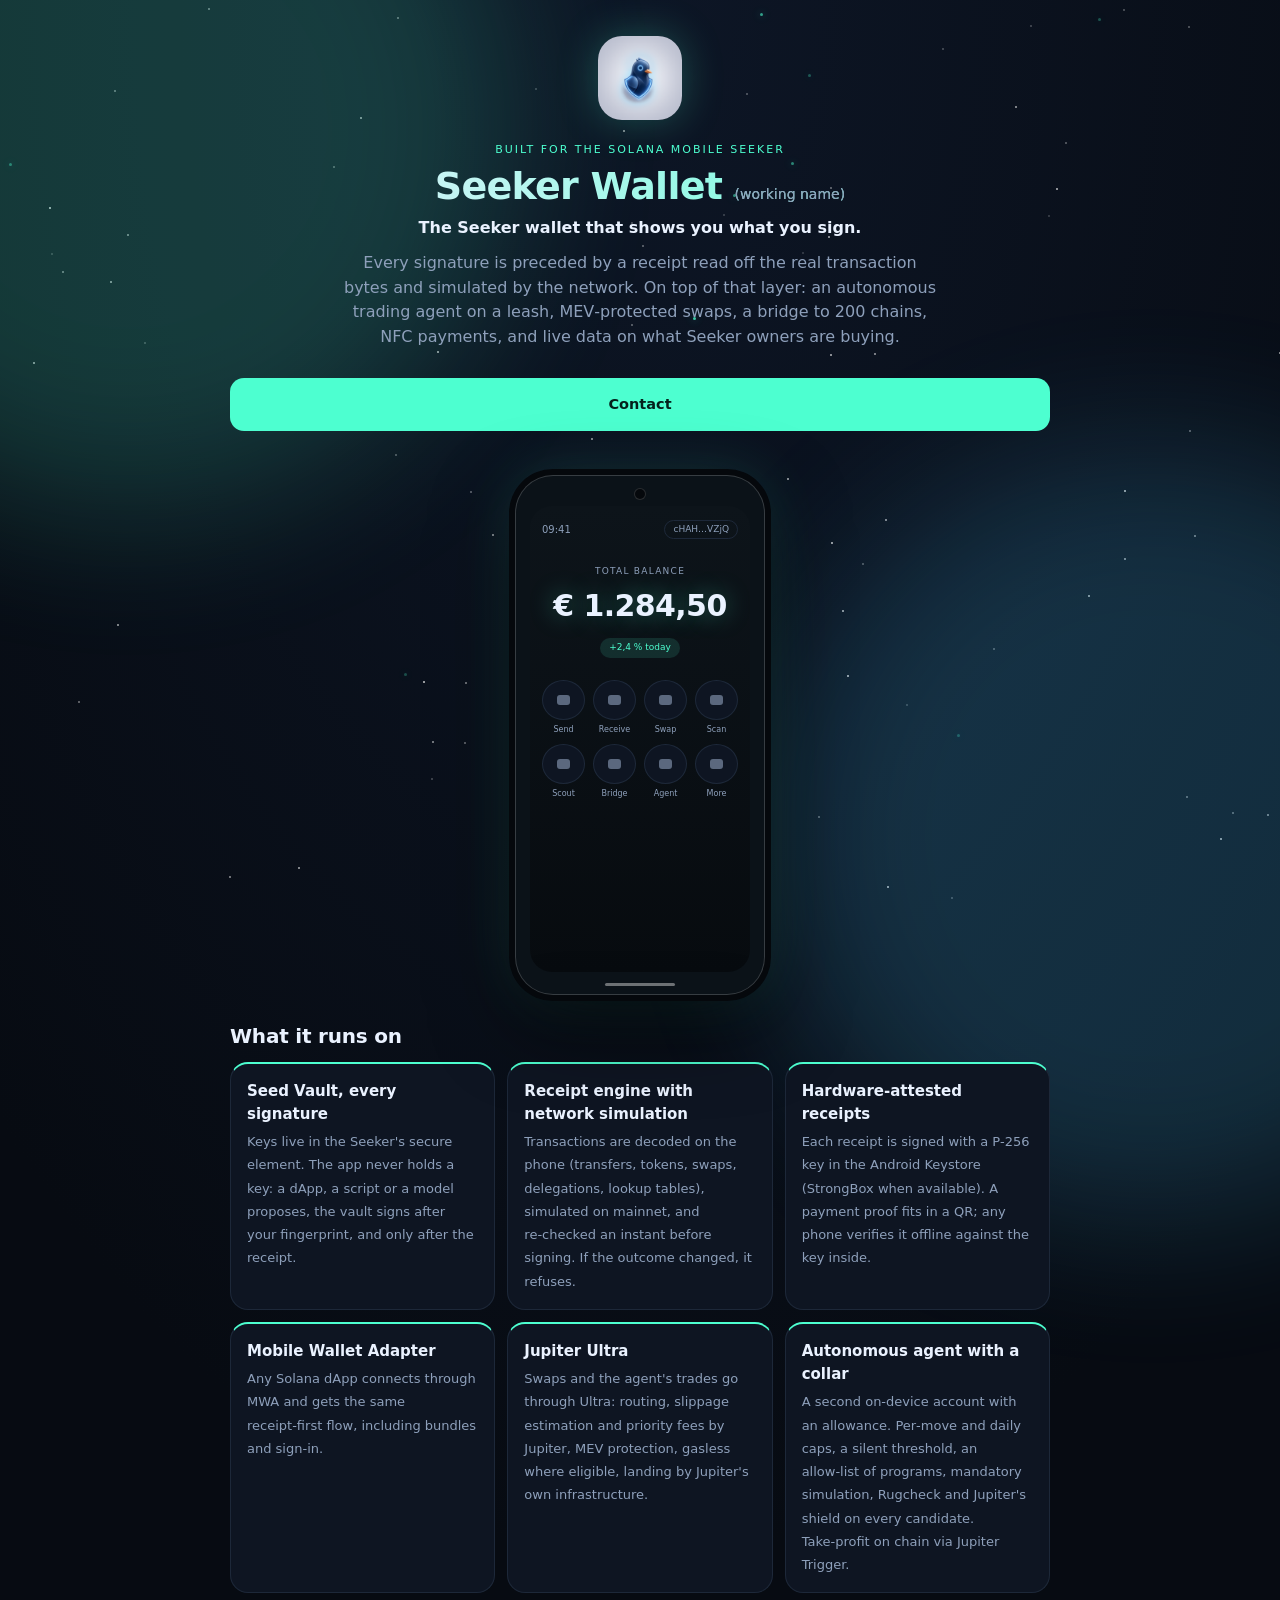
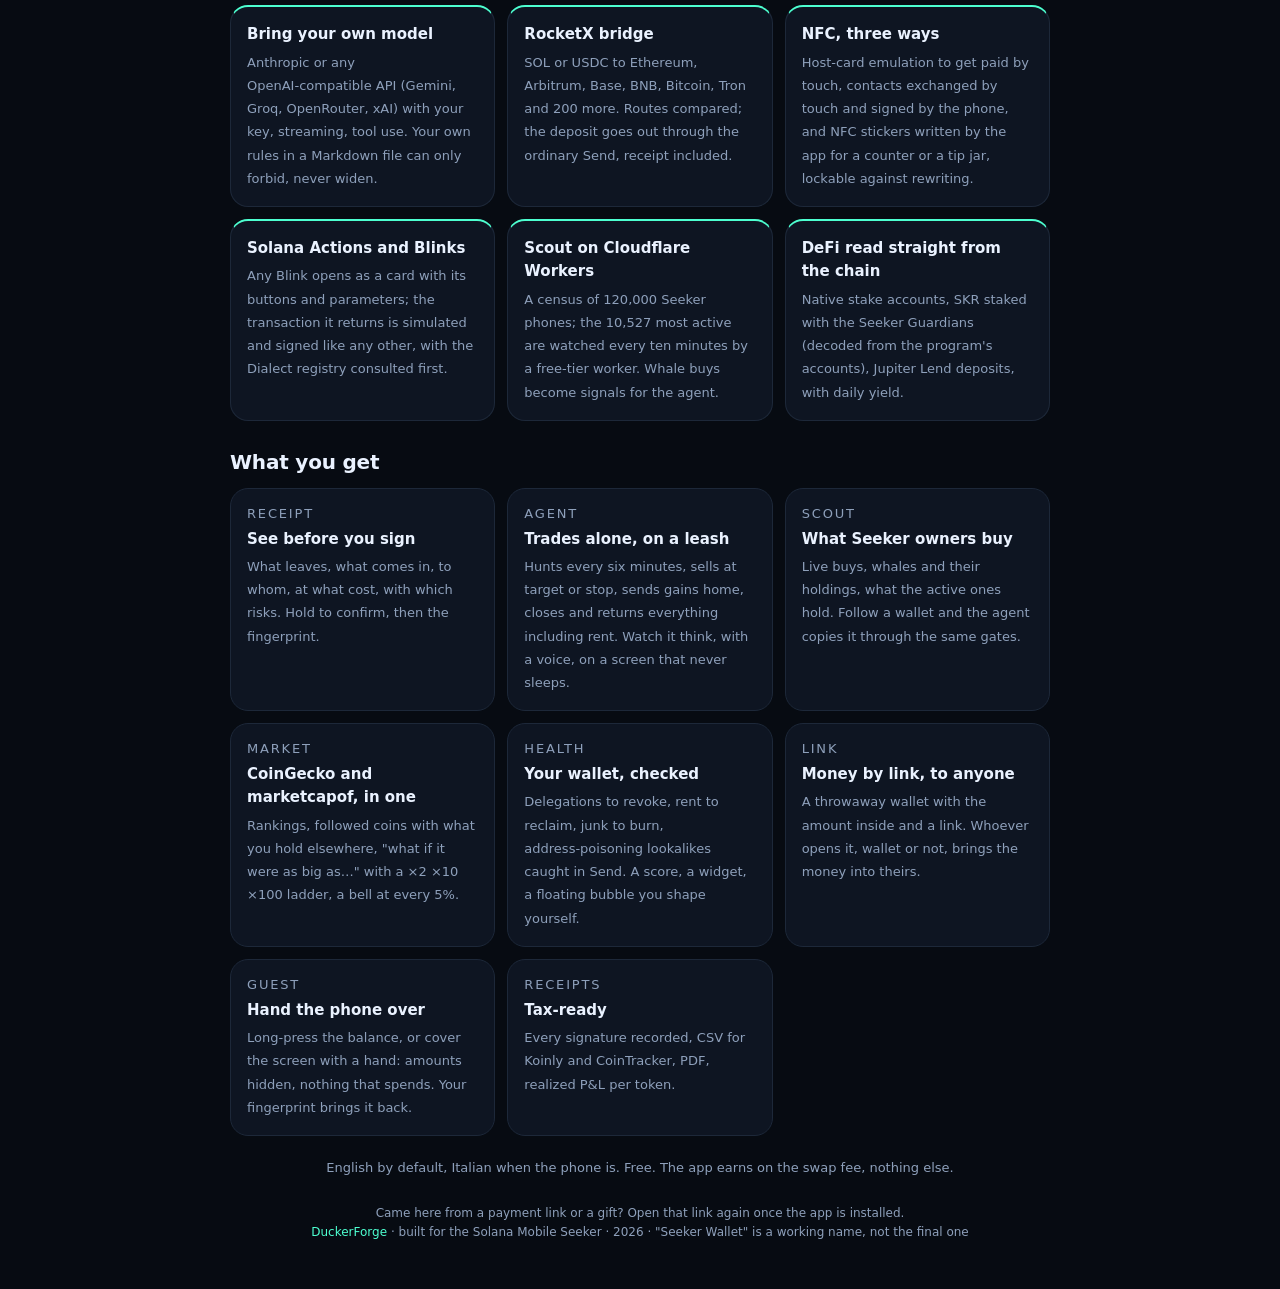
==== commit b689e7d5: "web: cielo di stelle, il Seeker disegnato con l'app sullo schermo, effetti sulle schede Il telefono " ====
--- a/web/apex/index.html
+++ b/web/apex/index.html
@@ -29,6 +29,50 @@
   .truth { margin: 22px 0 0; color: var(--muted); font-size: 13px; text-align: center; }
   footer { margin-top: 26px; color: var(--muted); font-size: 12px; text-align: center; }
   footer a { color: var(--mint); text-decoration: none; }
+
+  /* ---- the sky behind everything: the same stars as the door ---- */
+  body { position: relative; overflow-x: hidden; }
+  #sky { position: fixed; inset: 0; z-index: -1; pointer-events: none; }
+  #sky i { position: absolute; width: 2px; height: 2px; border-radius: 50%; background: #fff; opacity: .4; animation: tw 3.6s ease-in-out infinite; }
+  #sky i.b { width: 3px; height: 3px; box-shadow: 0 0 8px rgba(77,255,208,.8); background: var(--mint); }
+  @keyframes tw { 0%,100% { opacity: .12; transform: scale(1) } 50% { opacity: .9; transform: scale(1.6) } }
+  .neb { position: fixed; z-index: -1; width: 60vw; height: 60vw; border-radius: 50%; filter: blur(80px); opacity: .18; pointer-events: none; }
+  .neb.a { background: var(--mint); top: -20vw; left: -20vw; animation: drift 24s ease-in-out infinite alternate; }
+  .neb.b { background: var(--cyan); bottom: -25vw; right: -20vw; animation: drift 30s ease-in-out infinite alternate-reverse; }
+  @keyframes drift { from { transform: translate(0,0) } to { transform: translate(8vw, 6vw) } }
+  .hero h1 { background: linear-gradient(90deg, var(--ink), var(--mint) 55%, var(--ink)); background-size: 200% 100%; -webkit-background-clip: text; background-clip: text; color: transparent; animation: sheen 6s linear infinite; }
+  @keyframes sheen { from { background-position: 200% 0 } to { background-position: -200% 0 } }
+
+  /* ---- the phone: a Seeker with the app on its screen ---- */
+  .phone-wrap { display: flex; justify-content: center; margin: 26px 0 6px; perspective: 1200px; }
+  .phone { width: 250px; height: 520px; border-radius: 38px; background: #0b1218; border: 1px solid rgba(255,255,255,.18); box-shadow: 0 0 0 6px #05080c, 0 30px 80px rgba(0,0,0,.6), 0 0 60px rgba(77,255,208,.18); position: relative; overflow: hidden; animation: hover 7s ease-in-out infinite; transform-style: preserve-3d; }
+  @keyframes hover { 0%,100% { transform: rotateY(-8deg) rotateX(4deg) translateY(0) } 50% { transform: rotateY(6deg) rotateX(-3deg) translateY(-8px) } }
+  .phone .cam { position: absolute; top: 12px; left: 50%; transform: translateX(-50%); width: 12px; height: 12px; border-radius: 50%; background: #05080c; border: 1px solid rgba(255,255,255,.15); }
+  .phone .scr { position: absolute; inset: 30px 14px 22px; border-radius: 22px; background: linear-gradient(180deg, #0d141a, #070b0f); padding: 14px 12px; font-size: 11px; color: var(--muted); overflow: hidden; }
+  .scr .top { display: flex; justify-content: space-between; align-items: center; font-size: 10px; }
+  .scr .chip { border: 1px solid var(--stroke); border-radius: 999px; padding: 2px 8px; font-size: 9px; }
+  .scr .lbl { margin-top: 26px; font-size: 9px; letter-spacing: .14em; text-transform: uppercase; text-align: center; }
+  .scr .tot { text-align: center; font-size: 30px; font-weight: 700; color: var(--ink); margin-top: 4px; letter-spacing: -.02em; text-shadow: 0 0 24px rgba(77,255,208,.35); }
+  .scr .pill { margin: 8px auto 0; width: max-content; font-size: 9px; color: var(--mint); background: rgba(77,255,208,.12); border-radius: 999px; padding: 3px 9px; }
+  .scr .acts { display: grid; grid-template-columns: repeat(4, 1fr); gap: 8px; margin-top: 22px; }
+  .scr .acts i { display: block; height: 40px; border-radius: 50%; border: 1px solid var(--stroke); background: var(--card); position: relative; }
+  .scr .acts i::after { content: ""; position: absolute; inset: 14px; border-radius: 3px; background: var(--muted); opacity: .6; }
+  .scr .acts b { display: block; font-size: 8px; font-weight: 400; text-align: center; margin-top: 4px; color: var(--muted); }
+  .scr .rc { position: absolute; left: 12px; right: 12px; bottom: 14px; background: #05080b; border: 1px solid rgba(77,255,208,.35); border-radius: 12px; padding: 9px 10px; font-family: ui-monospace, Menlo, monospace; font-size: 9.5px; color: #c6d0d8; transform: translateY(140%); animation: rise 9s ease-in-out infinite; box-shadow: 0 -10px 40px rgba(0,0,0,.5); }
+  .scr .rc .r { display: flex; justify-content: space-between; padding: 2px 0; border-bottom: 1px dashed rgba(255,255,255,.07); }
+  .scr .rc .neg { color: var(--red) } .scr .rc .pos { color: var(--mint) } .scr .rc .w { color: var(--amber) }
+  .scr .rc .hold { margin-top: 8px; height: 22px; border-radius: 999px; background: linear-gradient(90deg, var(--mint) 0%, var(--mint) var(--p, 0%), rgba(77,255,208,.15) var(--p, 0%)); color: #05080c; font-size: 9px; font-weight: 700; display: flex; align-items: center; justify-content: center; animation: fillup 9s ease-in-out infinite; }
+  @keyframes rise { 0%, 20% { transform: translateY(140%) } 32%, 82% { transform: translateY(0) } 94%, 100% { transform: translateY(140%) } }
+  @keyframes fillup { 0%, 45% { --p: 0% } 75%, 82% { --p: 100% } 100% { --p: 0% } }
+  @property --p { syntax: '<percentage>'; inherits: false; initial-value: 0%; }
+  .scr .ring { position: absolute; left: 50%; top: 50%; width: 10px; height: 10px; border-radius: 50%; border: 2px solid var(--mint); transform: translate(-50%,-50%) scale(1); opacity: 0; animation: ringout 9s ease-out infinite; }
+  @keyframes ringout { 0%, 80% { opacity: 0; transform: translate(-50%,-50%) scale(1) } 84% { opacity: .9 } 100% { opacity: 0; transform: translate(-50%,-50%) scale(28) } }
+  .phone .bar { position: absolute; left: 50%; bottom: 8px; transform: translateX(-50%); width: 70px; height: 3px; border-radius: 3px; background: rgba(255,255,255,.4); }
+
+  /* ---- cards: arrive as you scroll, glow when touched ---- */
+  .t, .ace { opacity: 0; transform: translateY(14px); transition: opacity .6s ease, transform .6s ease, border-color .25s, box-shadow .25s; }
+  .t.in, .ace.in { opacity: 1; transform: none; }
+  .t:hover, .ace:hover { border-color: rgba(77,255,208,.45); box-shadow: 0 0 30px rgba(77,255,208,.12); }
 </style>
 </head>
 <body>
@@ -41,6 +85,31 @@
     <p class="lede">Every signature is preceded by a receipt read off the real transaction bytes and simulated by the network. On top of that layer: an autonomous trading agent on a leash, MEV‑protected swaps, a bridge to 200 chains, NFC payments, and live data on what Seeker owners are buying.</p>
     <div class="btns">
       <a class="btn primary" href="mailto:infernaytb@gmail.com">Contact</a>
+    </div>
+  </div>
+
+  <div class="phone-wrap">
+    <div class="phone">
+      <div class="cam"></div>
+      <div class="scr">
+        <div class="top"><span>09:41</span><span class="chip">cHAH…VZjQ</span></div>
+        <div class="lbl">Total balance</div>
+        <div class="tot" id="tot">€ 0,00</div>
+        <div class="pill">+2,4 % today</div>
+        <div class="acts">
+          <span><i></i><b>Send</b></span><span><i></i><b>Receive</b></span><span><i></i><b>Swap</b></span><span><i></i><b>Scan</b></span>
+          <span><i></i><b>Scout</b></span><span><i></i><b>Bridge</b></span><span><i></i><b>Agent</b></span><span><i></i><b>More</b></span>
+        </div>
+        <div class="ring"></div>
+        <div class="rc">
+          <div class="r"><span>Out</span><span class="neg">−0,0377 SOL</span></div>
+          <div class="r"><span>In</span><span class="pos">+3.204,92 ALL</span></div>
+          <div class="r"><span>To</span><span>Jupiter Ultra · MEV</span></div>
+          <div class="r"><span>Risk</span><span class="w">new recipient</span></div>
+          <div class="hold">Hold to sign</div>
+        </div>
+      </div>
+      <div class="bar"></div>
     </div>
   </div>
 
@@ -75,5 +144,18 @@
   <p class="truth">English by default, Italian when the phone is. Free. The app earns on the swap fee, nothing else.</p>
   <footer><span>Came here from a payment link or a gift? Open that link again once the app is installed.</span><br><a href="https://github.com/DuckerForge">DuckerForge</a> · built for the Solana Mobile Seeker · 2026 · "Seeker Wallet" is a working name, not the final one</footer>
 </main>
+<div id="sky"></div><div class="neb a"></div><div class="neb b"></div>
+<script>
+  // Stars, three depths, a few in the accent.
+  const sky = document.getElementById('sky');
+  for (let i = 0; i < 90; i++) { const e = document.createElement('i'); if (i % 9 === 0) e.className = 'b'; e.style.left = Math.random()*100+'%'; e.style.top = Math.random()*100+'%'; e.style.animationDelay = (Math.random()*3.6)+'s'; e.style.opacity = (0.2+Math.random()*0.6); sky.appendChild(e); }
+  // Cards arrive as you scroll.
+  const io = new IntersectionObserver(es => es.forEach(x => { if (x.isIntersecting) { x.target.classList.add('in'); io.unobserve(x.target); } }), { threshold: .12 });
+  document.querySelectorAll('.t, .ace').forEach((el, i) => { el.style.transitionDelay = (i % 4) * 70 + 'ms'; io.observe(el); });
+  // The balance on the phone counts up, then breathes.
+  const tot = document.getElementById('tot'); const target = 1284.5; let t0 = null;
+  function count(ts) { if (!t0) t0 = ts; const k = Math.min(1, (ts - t0) / 1600); const v = target * (1 - Math.pow(1 - k, 3)); tot.textContent = '€ ' + v.toLocaleString('it-IT', { minimumFractionDigits: 2, maximumFractionDigits: 2 }); if (k < 1) requestAnimationFrame(count); }
+  requestAnimationFrame(count);
+</script>
 </body>
 </html>
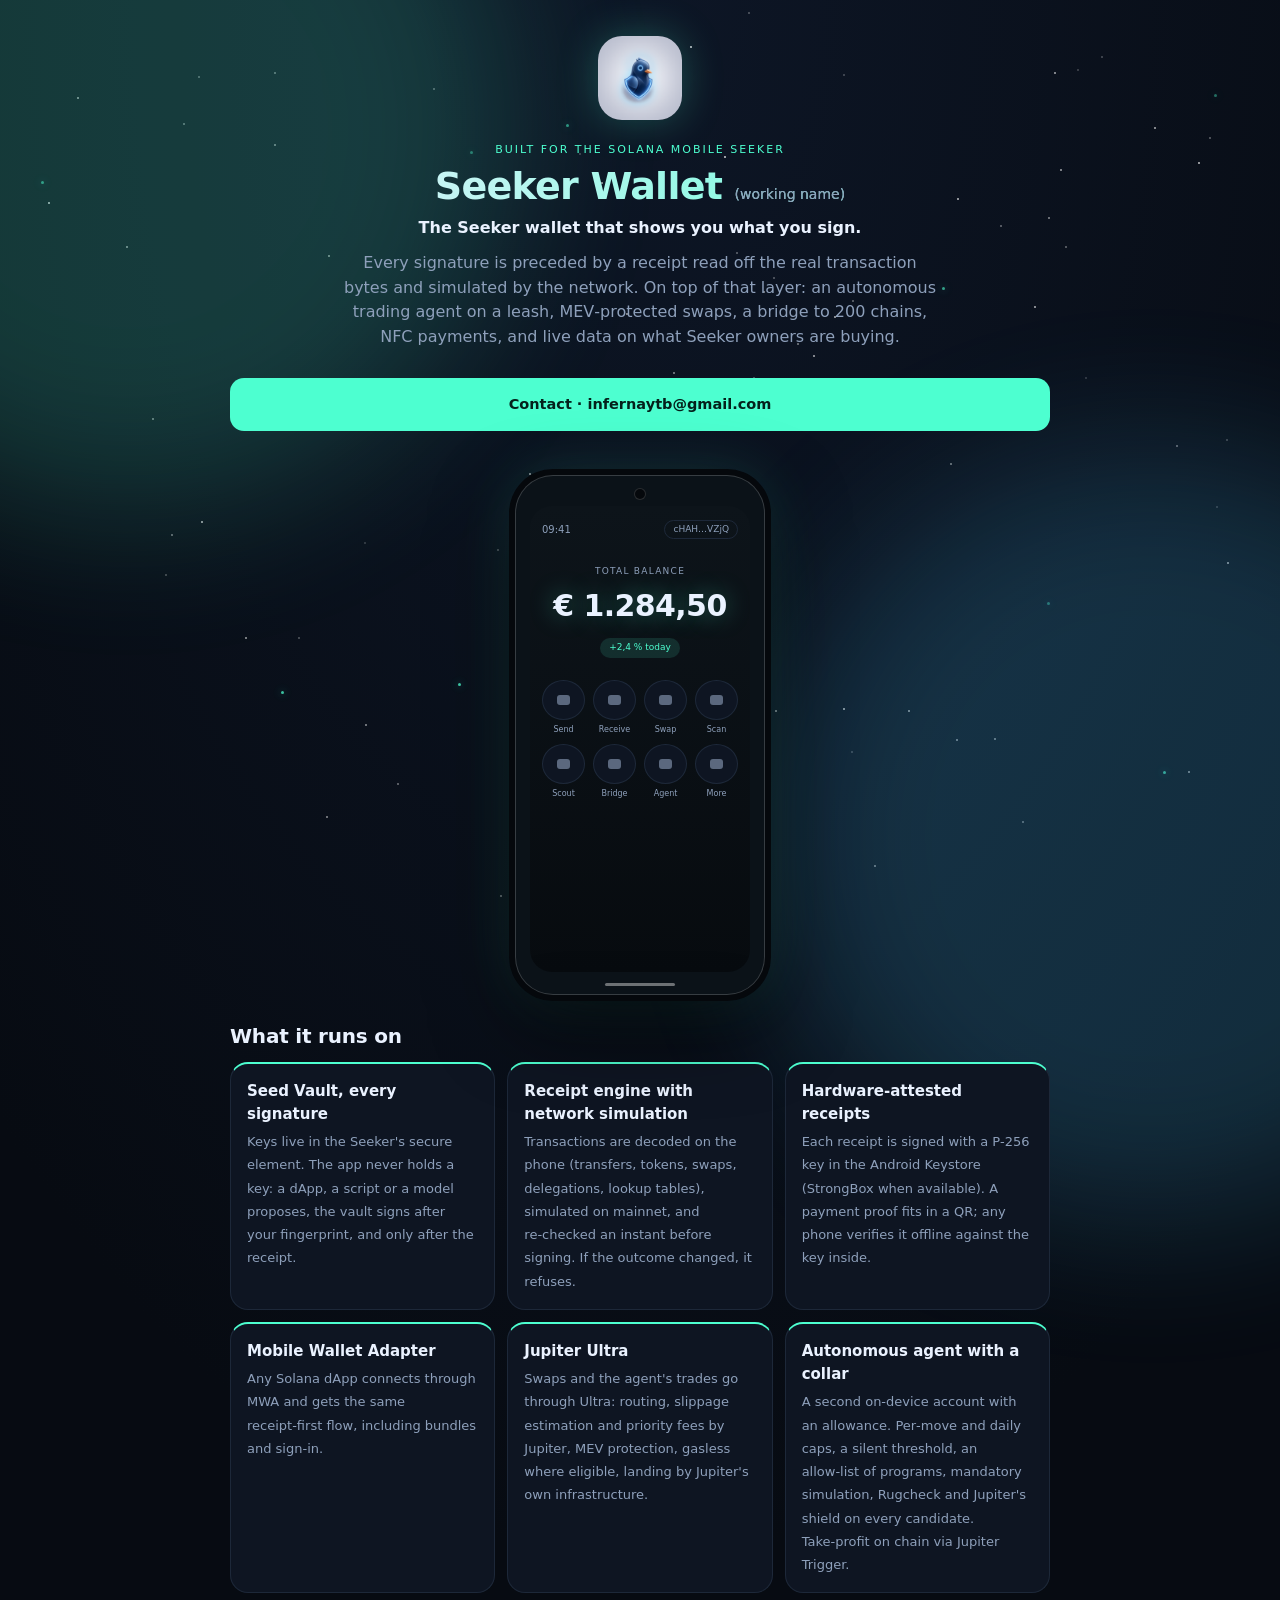
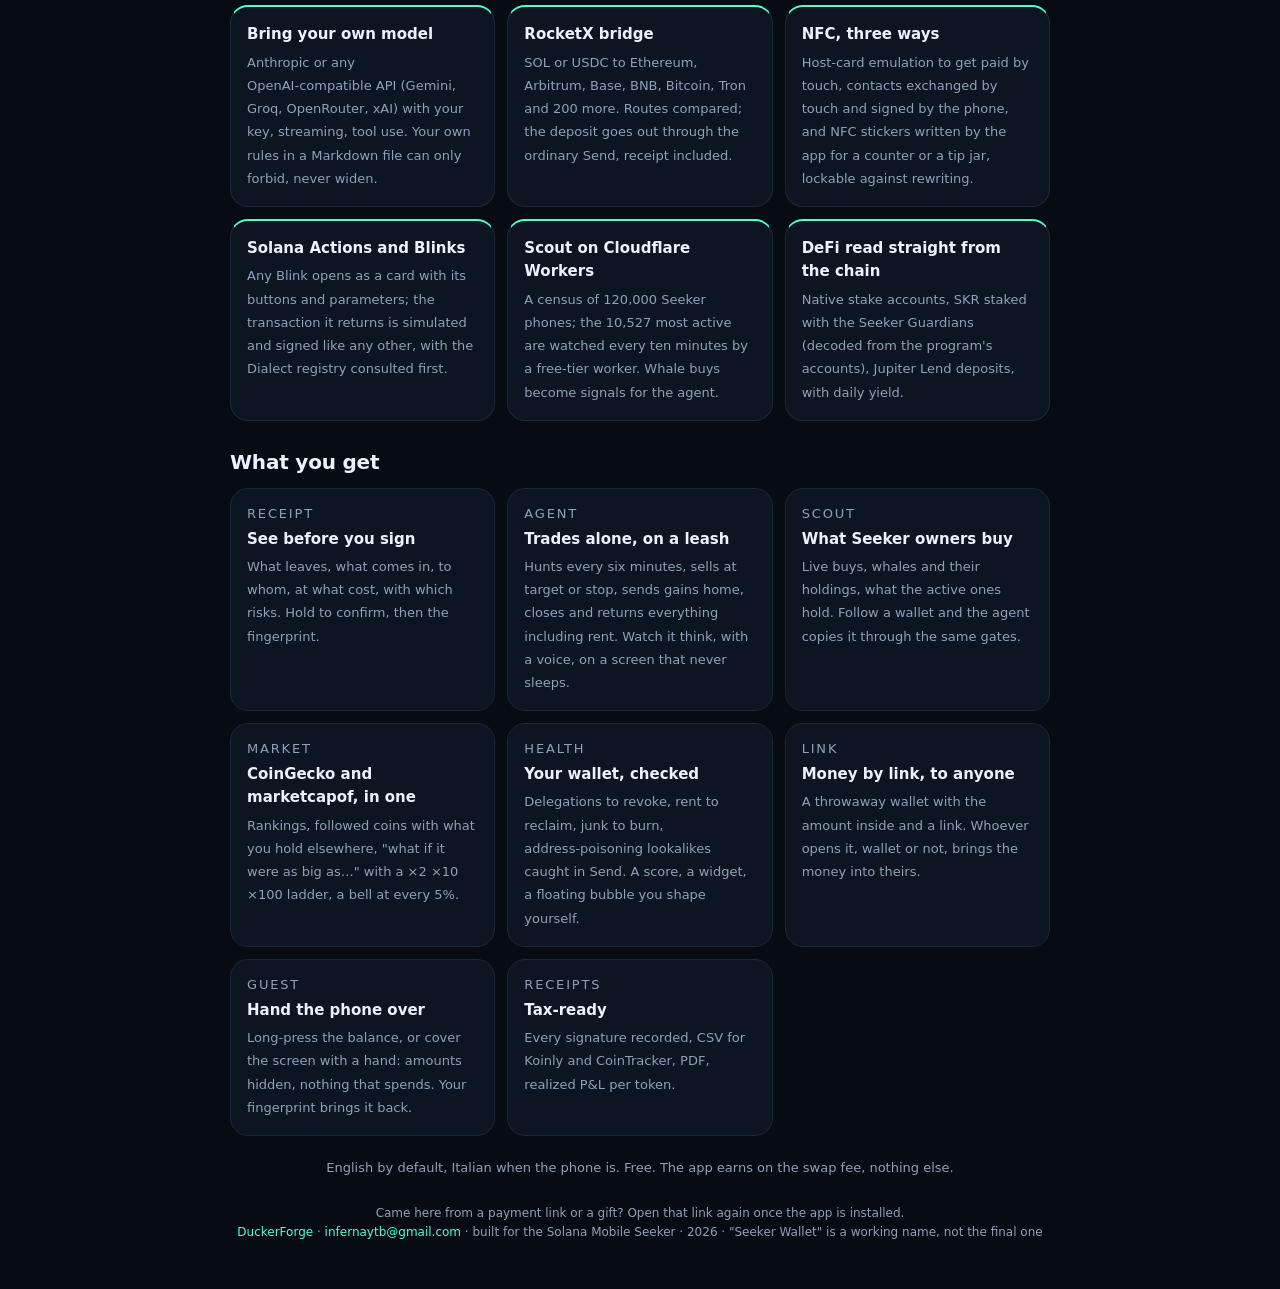
==== commit 9c2d461d: "web: l'email di contatto scritta in chiaro sul bottone e in fondo Co-Authored-By: Claude Fable 5.1 <" ====
--- a/web/apex/index.html
+++ b/web/apex/index.html
@@ -84,7 +84,7 @@
     <p class="lede" style="margin-bottom:10px"><b style="color:var(--ink)">The Seeker wallet that shows you what you sign.</b></p>
     <p class="lede">Every signature is preceded by a receipt read off the real transaction bytes and simulated by the network. On top of that layer: an autonomous trading agent on a leash, MEV‑protected swaps, a bridge to 200 chains, NFC payments, and live data on what Seeker owners are buying.</p>
     <div class="btns">
-      <a class="btn primary" href="mailto:infernaytb@gmail.com">Contact</a>
+      <a class="btn primary" href="mailto:infernaytb@gmail.com">Contact · infernaytb@gmail.com</a>
     </div>
   </div>
 
@@ -142,7 +142,7 @@
   </div>
 
   <p class="truth">English by default, Italian when the phone is. Free. The app earns on the swap fee, nothing else.</p>
-  <footer><span>Came here from a payment link or a gift? Open that link again once the app is installed.</span><br><a href="https://github.com/DuckerForge">DuckerForge</a> · built for the Solana Mobile Seeker · 2026 · "Seeker Wallet" is a working name, not the final one</footer>
+  <footer><span>Came here from a payment link or a gift? Open that link again once the app is installed.</span><br><a href="https://github.com/DuckerForge">DuckerForge</a> · <a href="mailto:infernaytb@gmail.com">infernaytb@gmail.com</a> · built for the Solana Mobile Seeker · 2026 · "Seeker Wallet" is a working name, not the final one</footer>
 </main>
 <div id="sky"></div><div class="neb a"></div><div class="neb b"></div>
 <script>
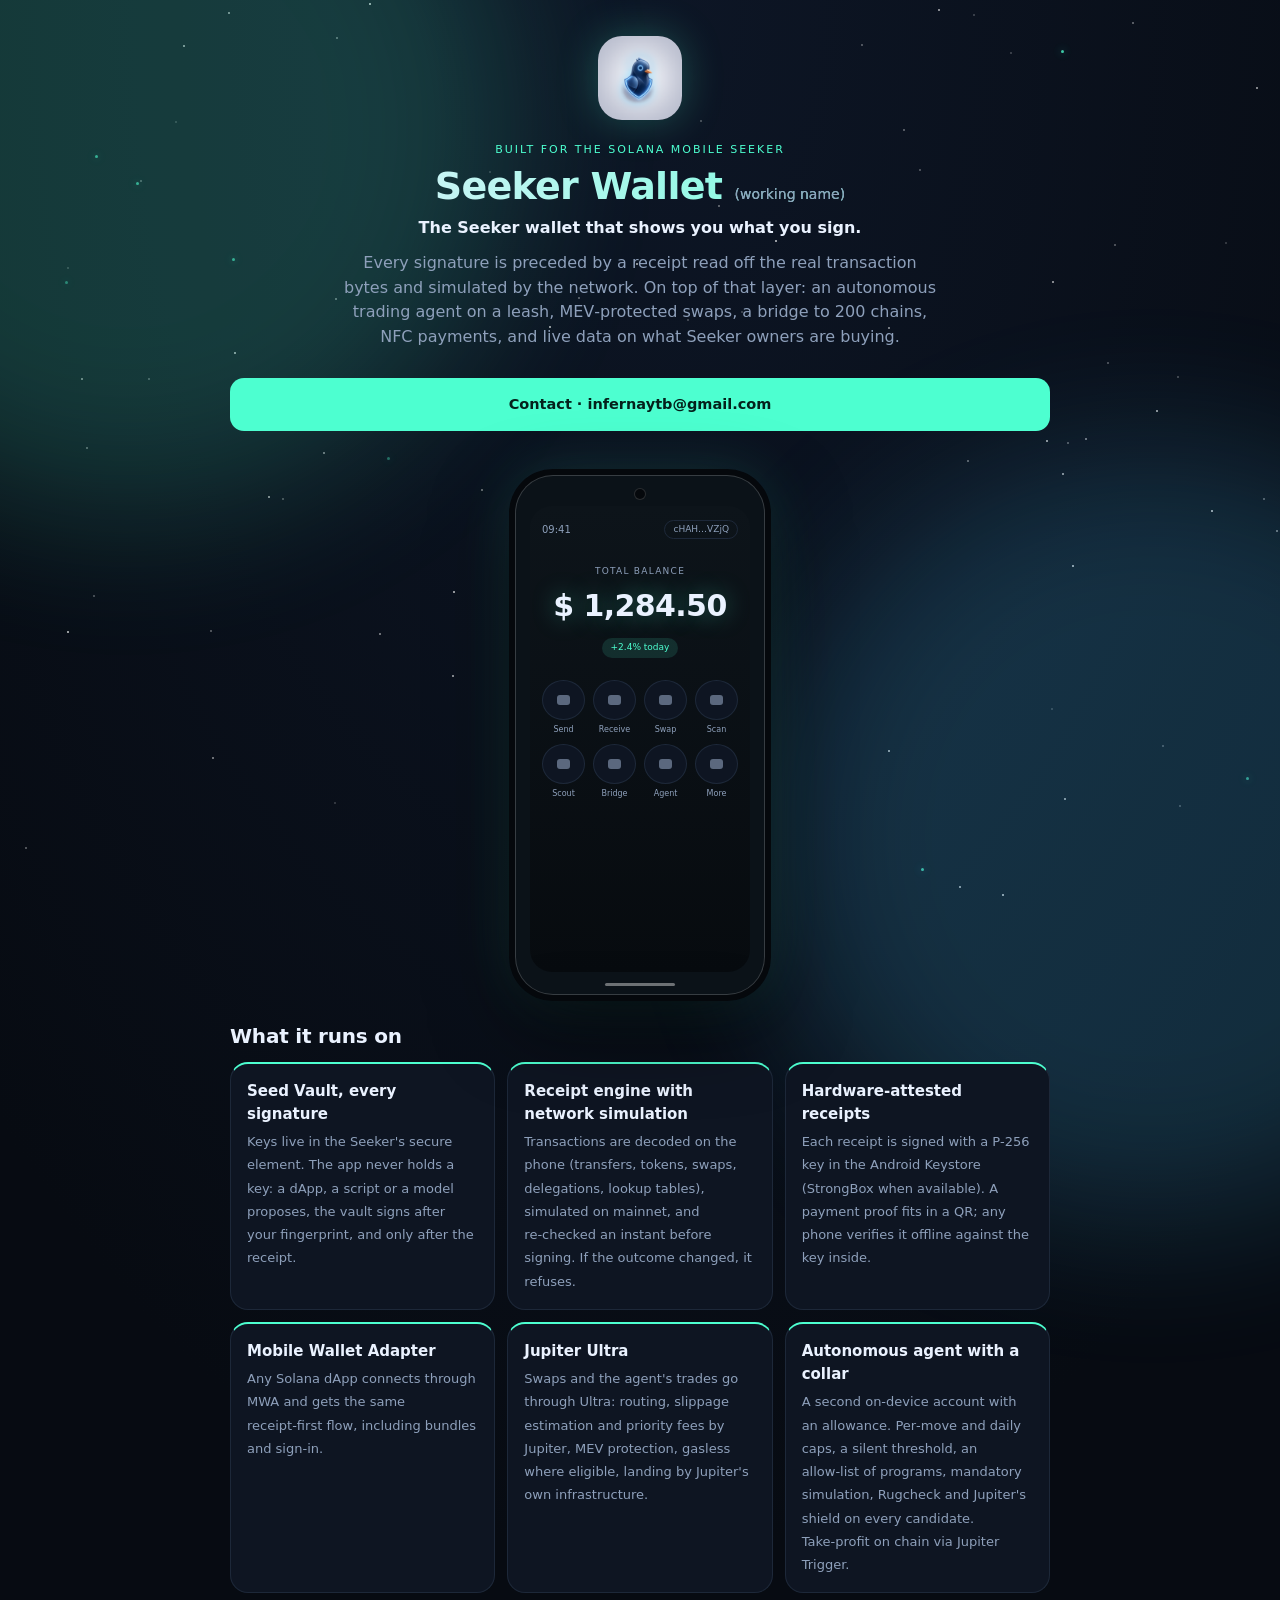
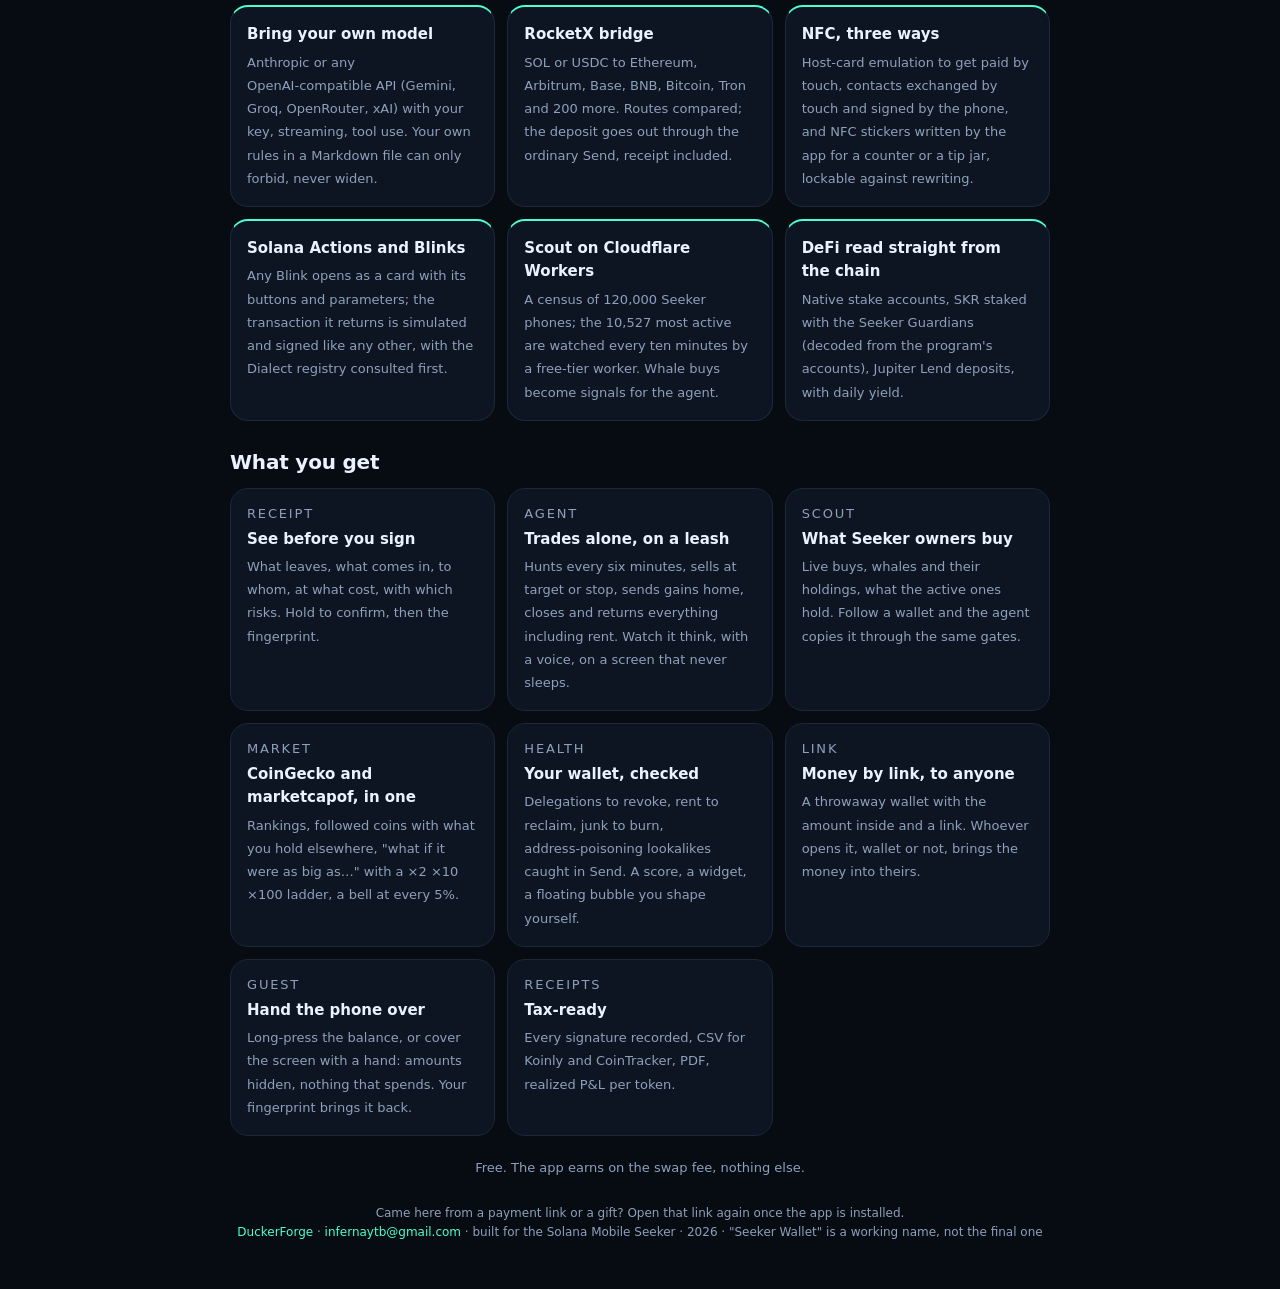
==== commit 7bb08c1a: "web: nessuna traccia di italiano sulla pagina, dollari e formato inglese anche sul telefono disegnat" ====
--- a/web/apex/index.html
+++ b/web/apex/index.html
@@ -94,16 +94,16 @@
       <div class="scr">
         <div class="top"><span>09:41</span><span class="chip">cHAH…VZjQ</span></div>
         <div class="lbl">Total balance</div>
-        <div class="tot" id="tot">€ 0,00</div>
-        <div class="pill">+2,4 % today</div>
+        <div class="tot" id="tot">$ 0.00</div>
+        <div class="pill">+2.4% today</div>
         <div class="acts">
           <span><i></i><b>Send</b></span><span><i></i><b>Receive</b></span><span><i></i><b>Swap</b></span><span><i></i><b>Scan</b></span>
           <span><i></i><b>Scout</b></span><span><i></i><b>Bridge</b></span><span><i></i><b>Agent</b></span><span><i></i><b>More</b></span>
         </div>
         <div class="ring"></div>
         <div class="rc">
-          <div class="r"><span>Out</span><span class="neg">−0,0377 SOL</span></div>
-          <div class="r"><span>In</span><span class="pos">+3.204,92 ALL</span></div>
+          <div class="r"><span>Out</span><span class="neg">−0.0377 SOL</span></div>
+          <div class="r"><span>In</span><span class="pos">+3,204.92 ALL</span></div>
           <div class="r"><span>To</span><span>Jupiter Ultra · MEV</span></div>
           <div class="r"><span>Risk</span><span class="w">new recipient</span></div>
           <div class="hold">Hold to sign</div>
@@ -141,7 +141,7 @@
     <div class="ace"><span class="k">Receipts</span><b>Tax‑ready</b><span>Every signature recorded, CSV for Koinly and CoinTracker, PDF, realized P&amp;L per token.</span></div>
   </div>
 
-  <p class="truth">English by default, Italian when the phone is. Free. The app earns on the swap fee, nothing else.</p>
+  <p class="truth">Free. The app earns on the swap fee, nothing else.</p>
   <footer><span>Came here from a payment link or a gift? Open that link again once the app is installed.</span><br><a href="https://github.com/DuckerForge">DuckerForge</a> · <a href="mailto:infernaytb@gmail.com">infernaytb@gmail.com</a> · built for the Solana Mobile Seeker · 2026 · "Seeker Wallet" is a working name, not the final one</footer>
 </main>
 <div id="sky"></div><div class="neb a"></div><div class="neb b"></div>
@@ -154,7 +154,7 @@
   document.querySelectorAll('.t, .ace').forEach((el, i) => { el.style.transitionDelay = (i % 4) * 70 + 'ms'; io.observe(el); });
   // The balance on the phone counts up, then breathes.
   const tot = document.getElementById('tot'); const target = 1284.5; let t0 = null;
-  function count(ts) { if (!t0) t0 = ts; const k = Math.min(1, (ts - t0) / 1600); const v = target * (1 - Math.pow(1 - k, 3)); tot.textContent = '€ ' + v.toLocaleString('it-IT', { minimumFractionDigits: 2, maximumFractionDigits: 2 }); if (k < 1) requestAnimationFrame(count); }
+  function count(ts) { if (!t0) t0 = ts; const k = Math.min(1, (ts - t0) / 1600); const v = target * (1 - Math.pow(1 - k, 3)); tot.textContent = '$ ' + v.toLocaleString('en-US', { minimumFractionDigits: 2, maximumFractionDigits: 2 }); if (k < 1) requestAnimationFrame(count); }
   requestAnimationFrame(count);
 </script>
 </body>
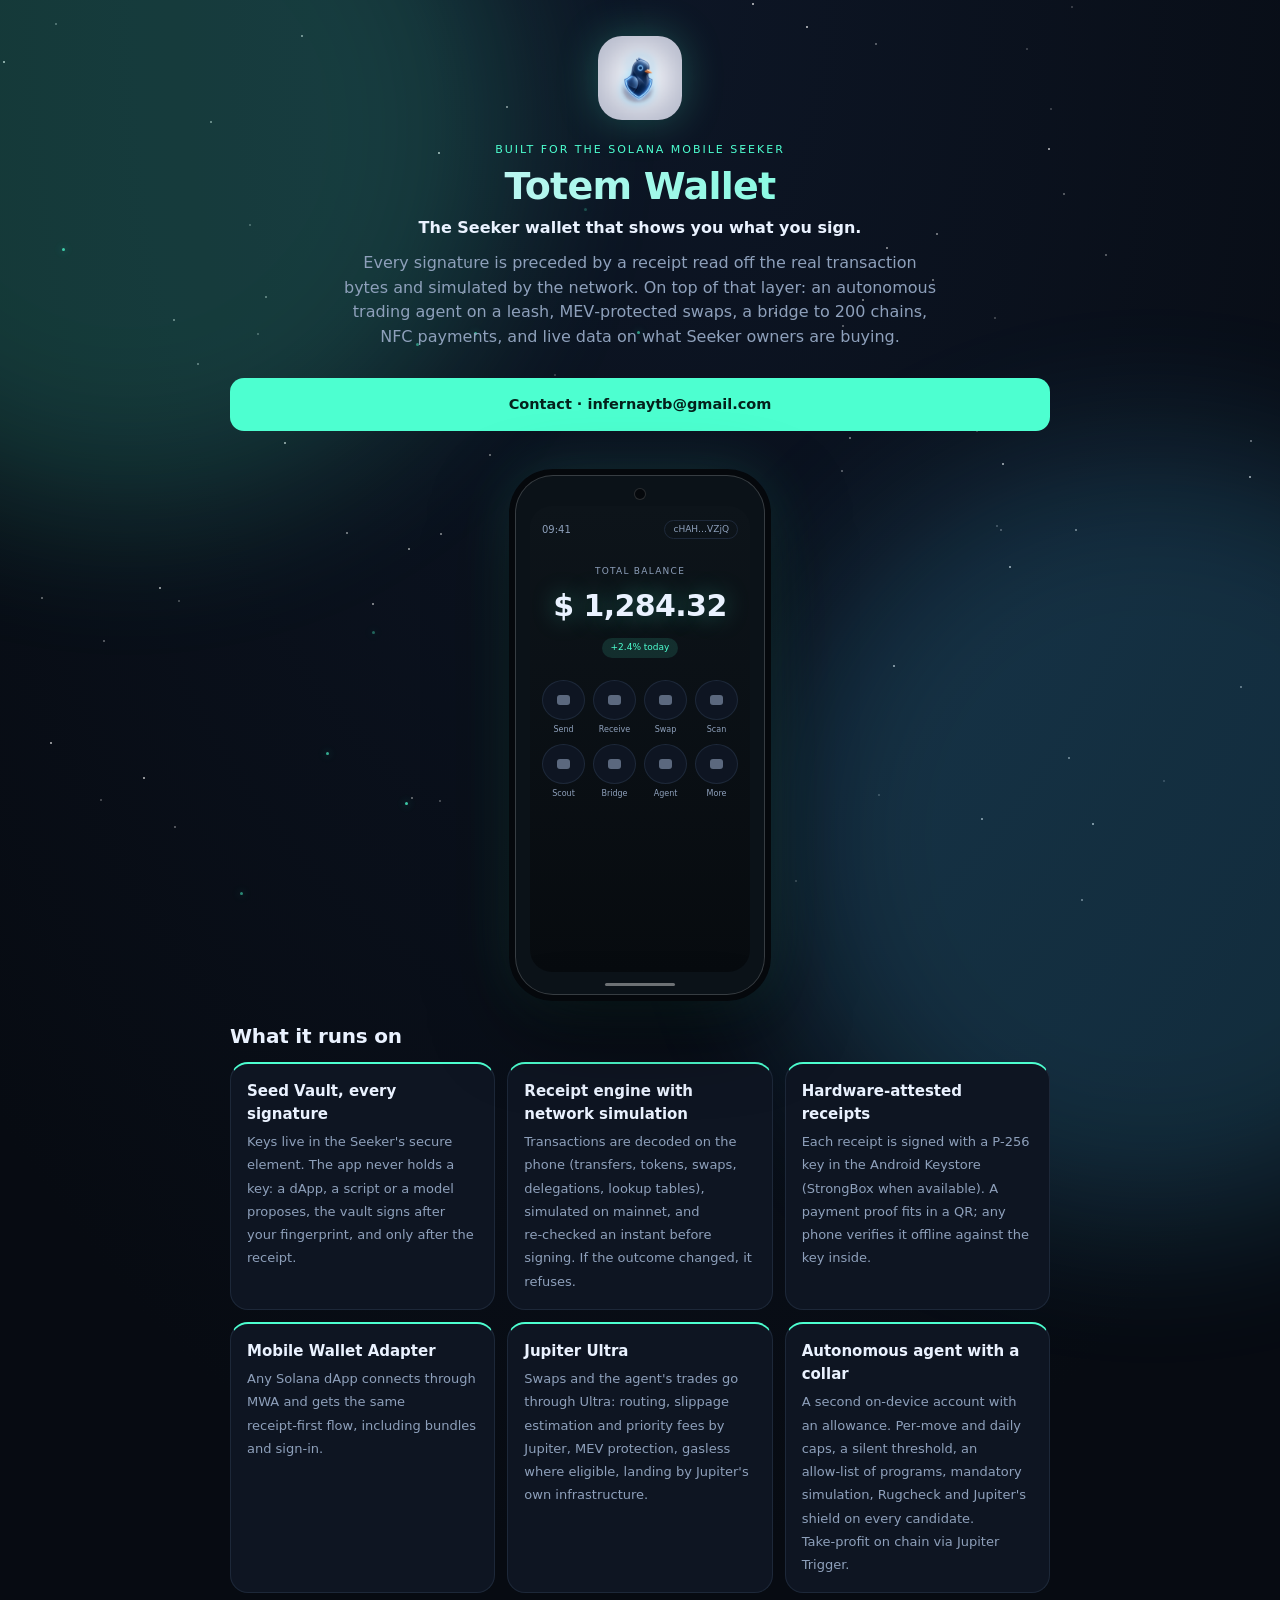
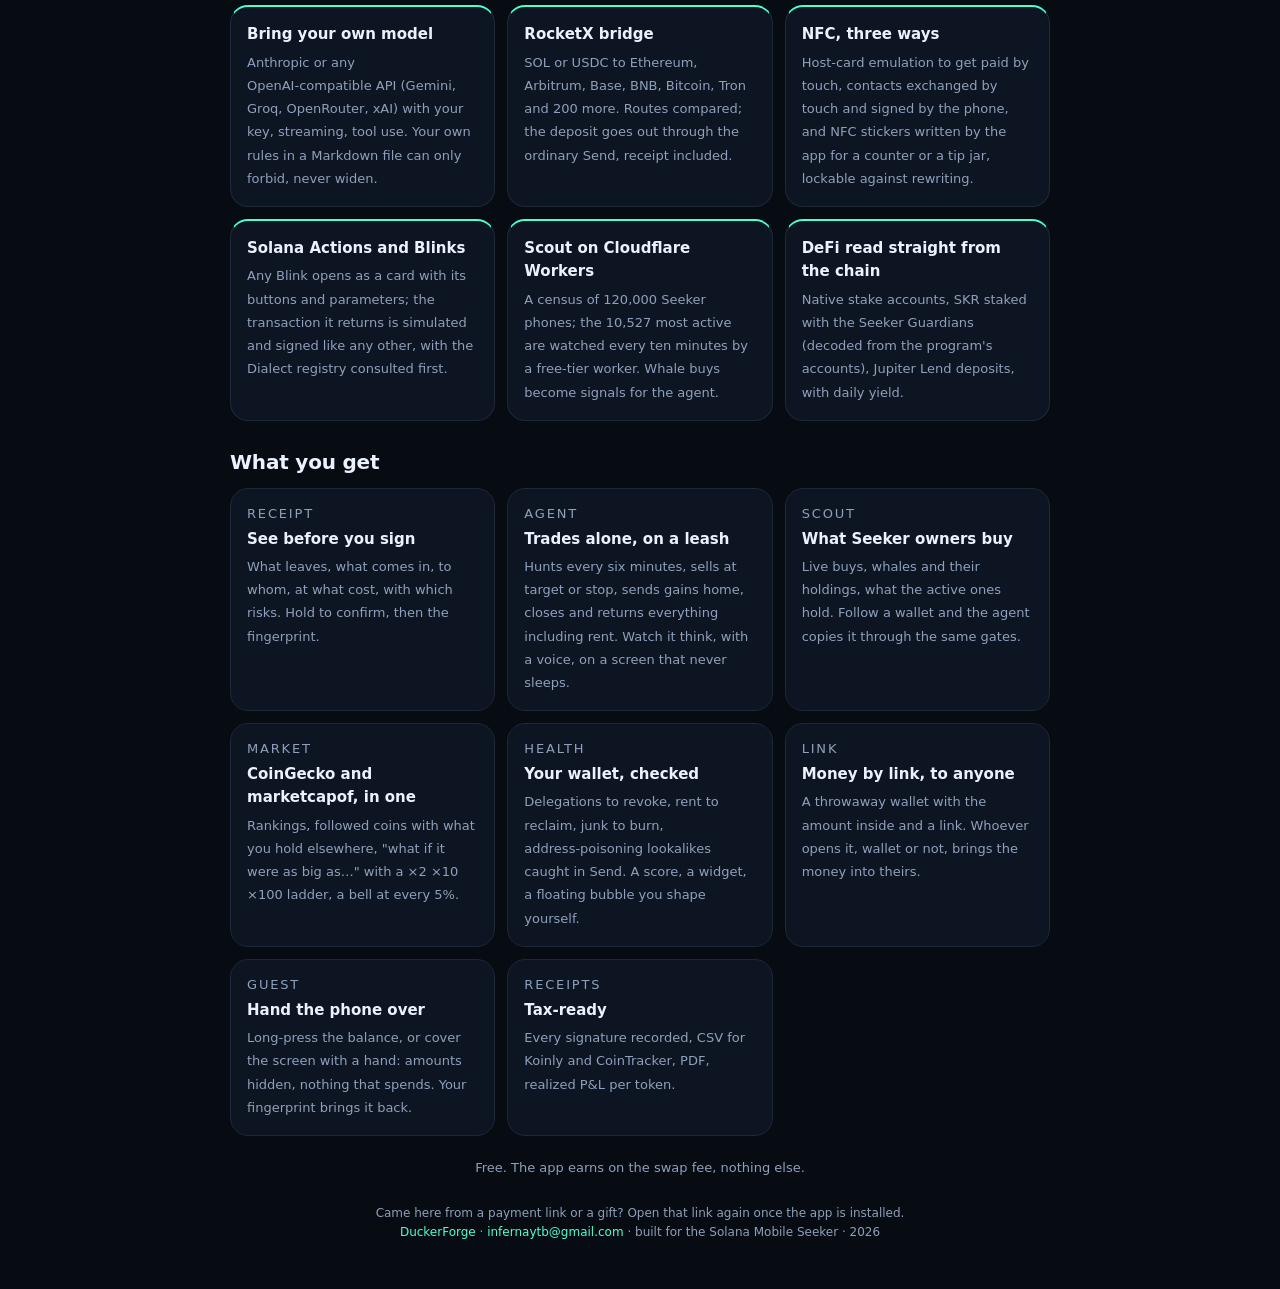
==== commit bc5f49ea: "docs: l'app si chiama Totem Wallet, i campi del modulo CLOCK IN nell'ordine del sito Co-Authored-By:" ====
--- a/web/apex/index.html
+++ b/web/apex/index.html
@@ -3,7 +3,7 @@
 <head>
 <meta charset="utf-8">
 <meta name="viewport" content="width=device-width, initial-scale=1, viewport-fit=cover">
-<title>Seeker Wallet (working name) · the Solana Seeker wallet that shows you what you sign</title>
+<title>Totem Wallet · the Solana Seeker wallet that shows you what you sign</title>
 <meta name="description" content="A Solana wallet built for the Seeker phone: hardware-signed receipts before every signature, an autonomous trading agent on a leash, Jupiter Ultra, a bridge to 200 chains, NFC payments, and Scout, live data on what Seeker owners buy.">
 <meta name="theme-color" content="#070b12">
 <link rel="icon" href="icon.png">
@@ -80,7 +80,7 @@
   <div class="hero">
     <img src="icon.png" alt="">
     <div class="eyebrow">Built for the Solana Mobile Seeker</div>
-    <h1>Seeker Wallet <span style="font-size:14px;color:var(--muted);font-weight:400;letter-spacing:0">(working name)</span></h1>
+    <h1>Totem Wallet</h1>
     <p class="lede" style="margin-bottom:10px"><b style="color:var(--ink)">The Seeker wallet that shows you what you sign.</b></p>
     <p class="lede">Every signature is preceded by a receipt read off the real transaction bytes and simulated by the network. On top of that layer: an autonomous trading agent on a leash, MEV‑protected swaps, a bridge to 200 chains, NFC payments, and live data on what Seeker owners are buying.</p>
     <div class="btns">
@@ -142,7 +142,7 @@
   </div>
 
   <p class="truth">Free. The app earns on the swap fee, nothing else.</p>
-  <footer><span>Came here from a payment link or a gift? Open that link again once the app is installed.</span><br><a href="https://github.com/DuckerForge">DuckerForge</a> · <a href="mailto:infernaytb@gmail.com">infernaytb@gmail.com</a> · built for the Solana Mobile Seeker · 2026 · "Seeker Wallet" is a working name, not the final one</footer>
+  <footer><span>Came here from a payment link or a gift? Open that link again once the app is installed.</span><br><a href="https://github.com/DuckerForge">DuckerForge</a> · <a href="mailto:infernaytb@gmail.com">infernaytb@gmail.com</a> · built for the Solana Mobile Seeker · 2026</footer>
 </main>
 <div id="sky"></div><div class="neb a"></div><div class="neb b"></div>
 <script>
